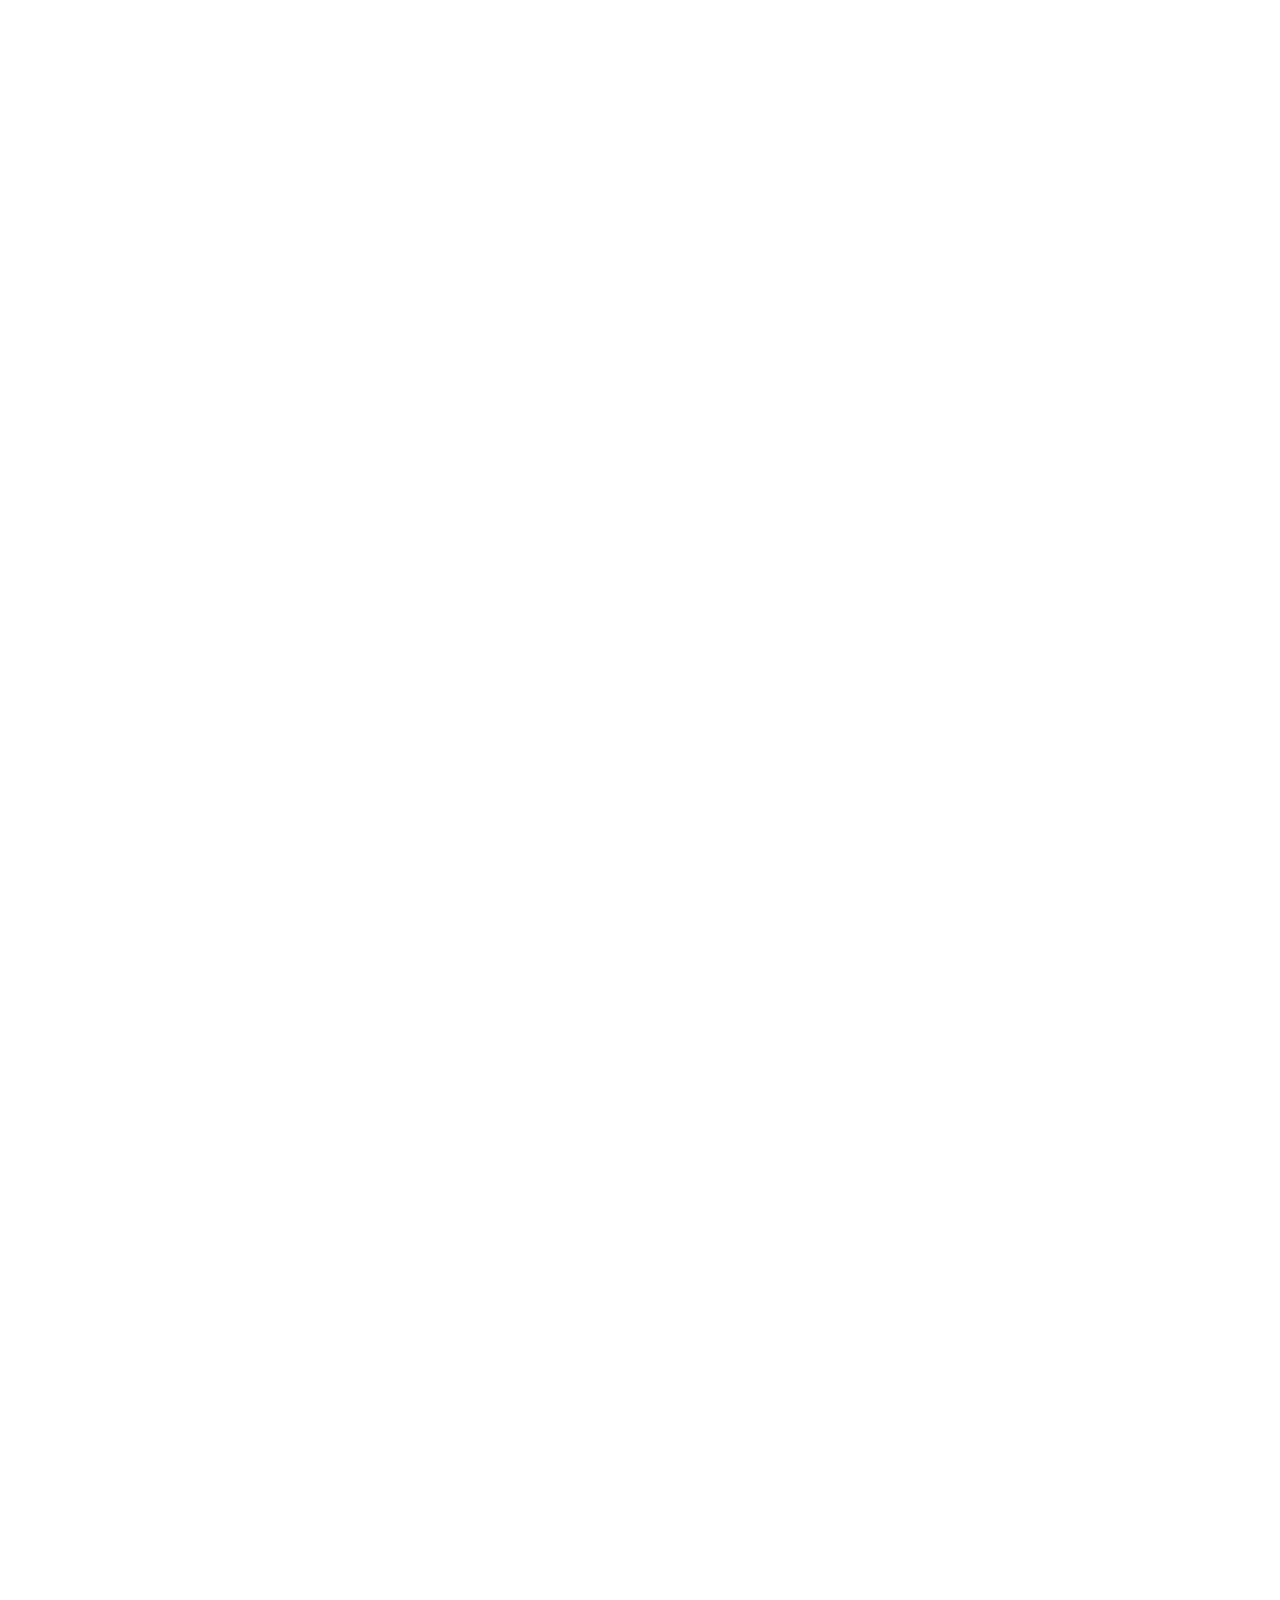
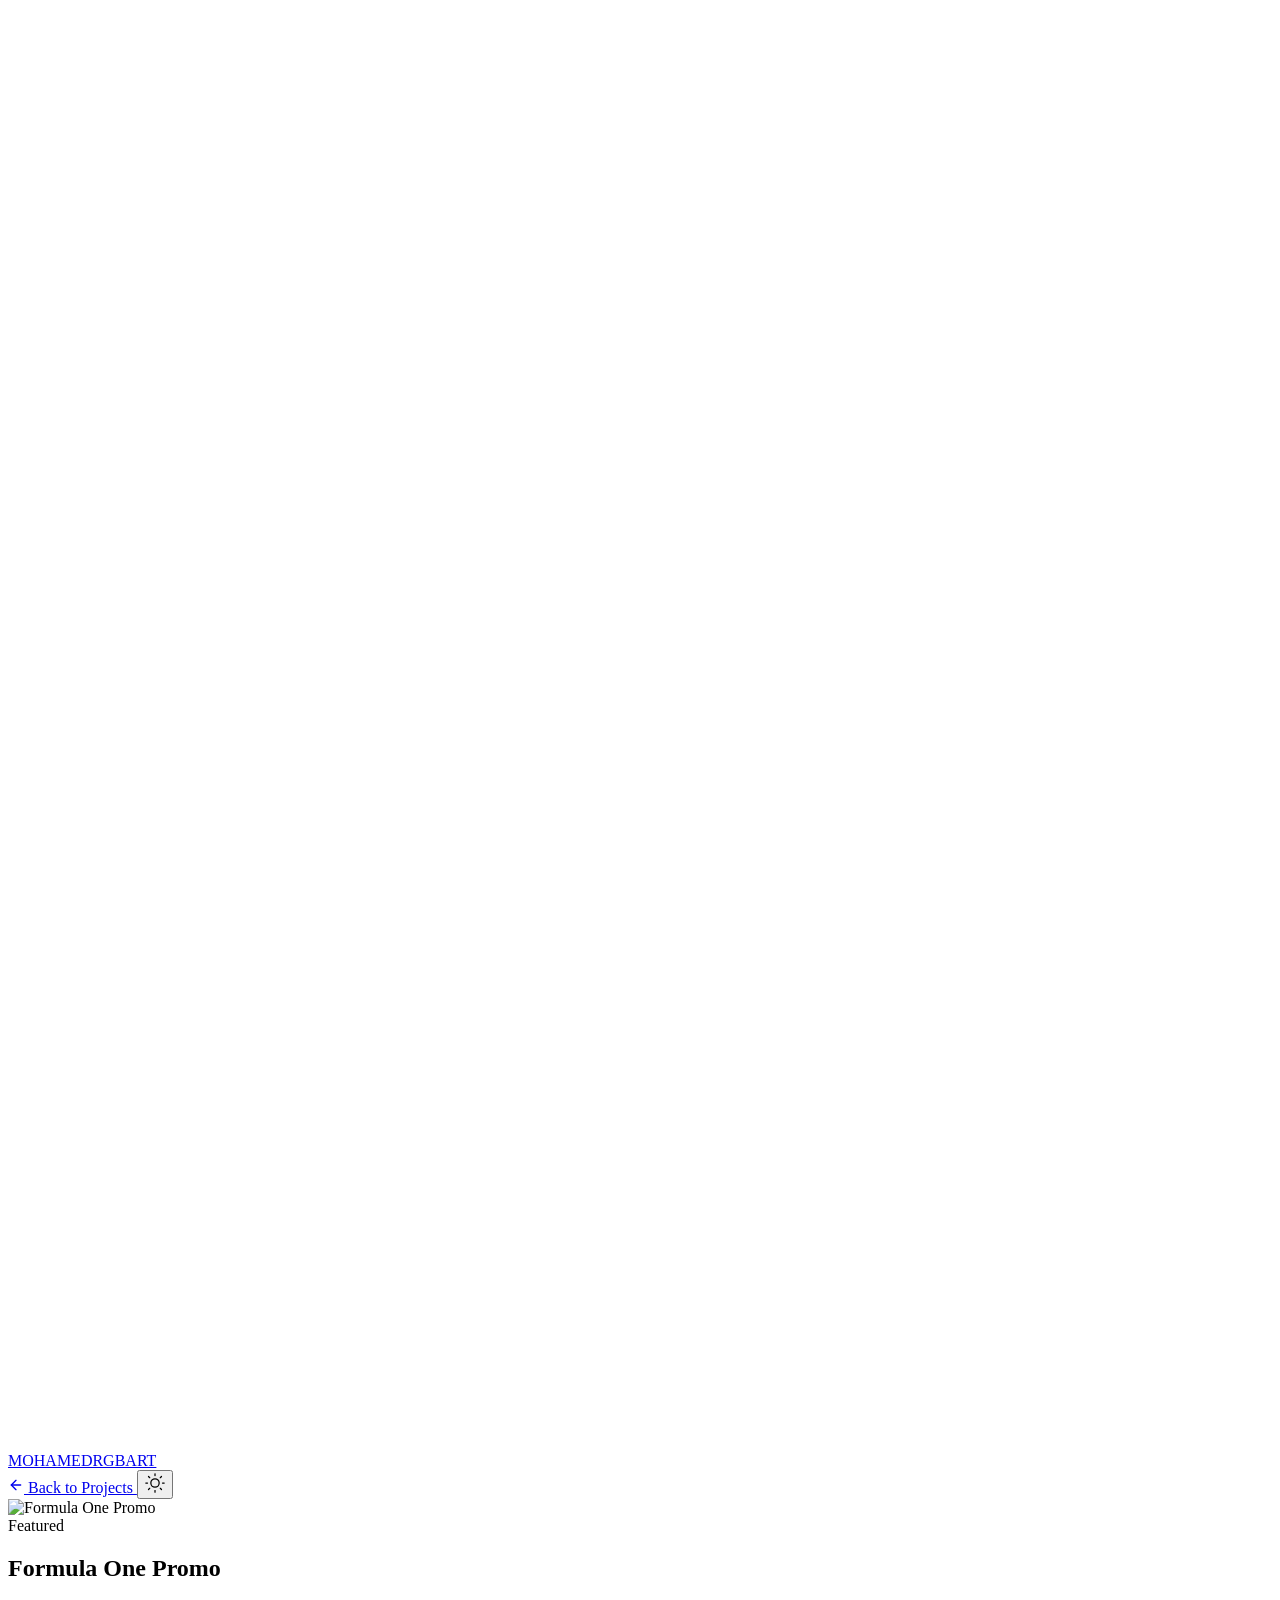
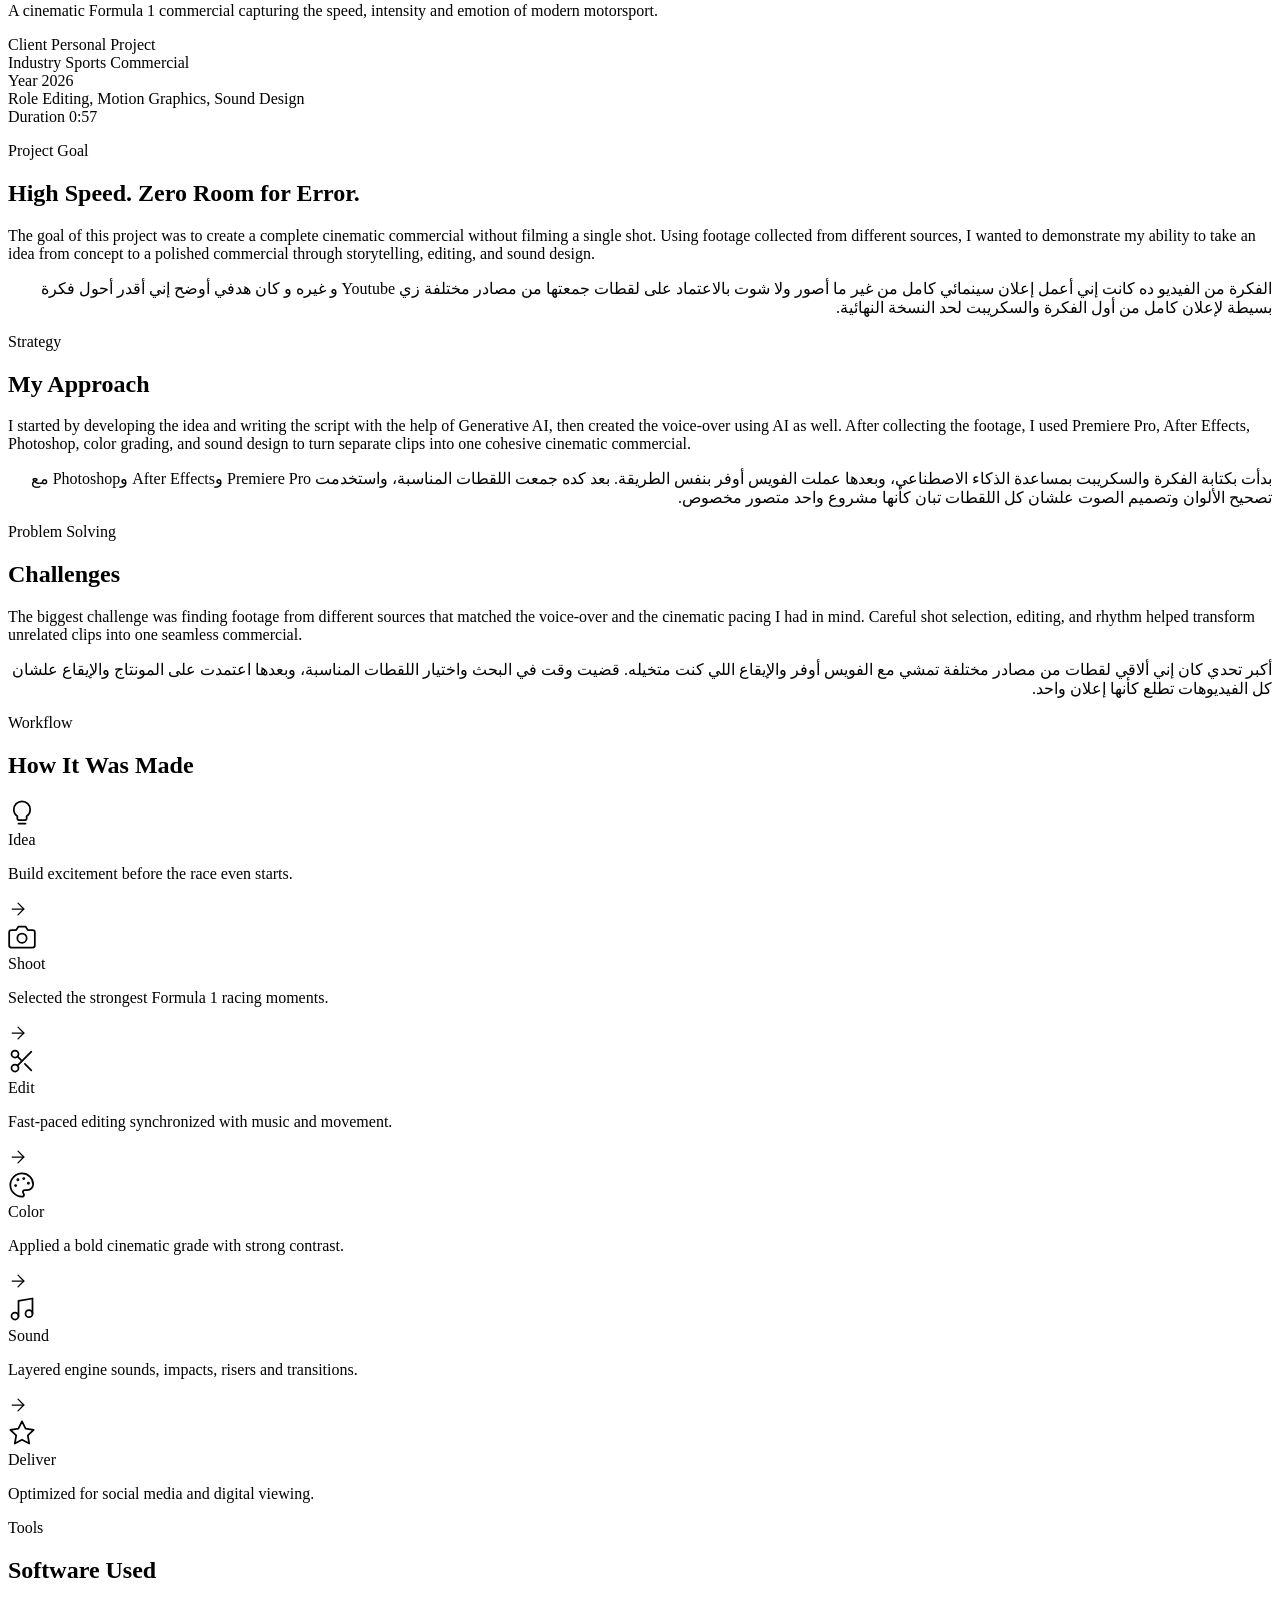
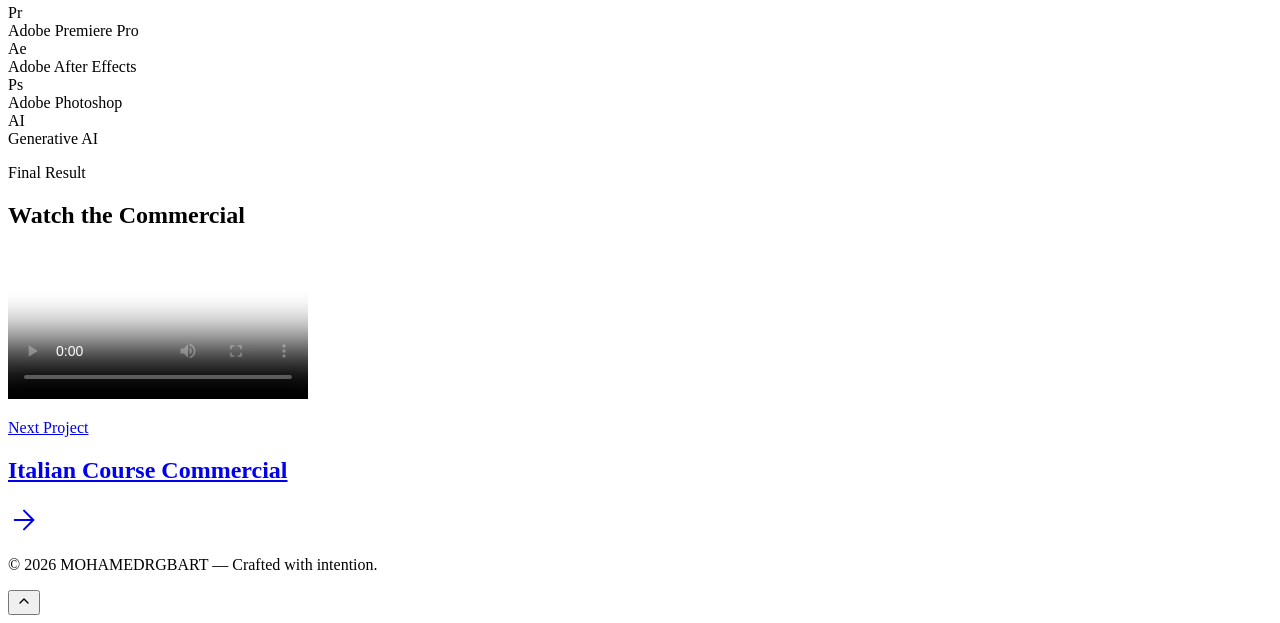
==== case-study-1.html @ 4795cac7 "Add files via upload" ====
<!DOCTYPE html>
<html lang="en" data-theme="dark">
<head>
  <meta charset="UTF-8">
  <meta name="viewport" content="width=device-width, initial-scale=1.0">
  <meta name="description" content="Formula One Promo — A cinematic Formula 1 commercial capturing the speed, intensity and emotion of modern motorsport. Case study by MOHAMEDRGBART.">
  <meta name="author" content="Mohamed RGB Art">
  <meta name="theme-color" content="#060B13">
  <title>Formula One Promo — MOHAMEDRGBART Case Study</title>
  <link rel="preconnect" href="https://fonts.googleapis.com">
  <link rel="preconnect" href="https://fonts.gstatic.com" crossorigin>
  <link href="https://fonts.googleapis.com/css2?family=Inter:wght@300;400;500;600;700&display=swap" rel="stylesheet">
  <link rel="icon" type="image/svg+xml" href="favicon.svg">
  <link rel="stylesheet" href="css/variables.css">
  <link rel="stylesheet" href="css/base.css">
  <link rel="stylesheet" href="css/layout.css">
  <link rel="stylesheet" href="css/components.css">
  <link rel="stylesheet" href="css/sections.css">
  <link rel="stylesheet" href="css/animations.css">
  <link rel="stylesheet" href="css/case-study.css">
  <link rel="stylesheet" href="css/responsive.css">
</head>
<body class="case-study-page">

  <!-- Page Transition Overlay -->
  <div class="page-transition" id="pageTransition">
    <div class="transition-bar"></div>
    <div class="transition-bar"></div>
    <div class="transition-bar"></div>
    <div class="transition-bar"></div>
    <div class="transition-bar"></div>
  </div>

  <!-- Custom Cursor -->
  <div class="custom-cursor" id="customCursor">
    <div class="cursor-dot"></div>
    <div class="cursor-ring"></div>
    <span class="cursor-text" id="cursorText"></span>
  </div>

  <!-- 3D Ribbon -->
  <div class="ribbon" id="ribbon">
    <svg class="ribbon-svg" viewBox="0 0 200 2000" preserveAspectRatio="none"></svg>
  </div>

  <!-- Case Study Navigation -->
  <nav class="nav cs-nav" id="navbar">
    <div class="nav-container">
      <a class="nav-brand" href="index.html">MOHAMEDRGBART</a>
      <div class="nav-actions">
        <a class="cs-back-link" href="index.html">
          <svg xmlns="http://www.w3.org/2000/svg" width="16" height="16" viewBox="0 0 24 24" fill="none" stroke="currentColor" stroke-width="2" stroke-linecap="round" stroke-linejoin="round"><line x1="19" y1="12" x2="5" y2="12"></line><polyline points="12 19 5 12 12 5"></polyline></svg>
          Back to Projects
        </a>
        <button class="theme-toggle" id="themeToggle" aria-label="Toggle theme">
          <svg id="sunIcon" xmlns="http://www.w3.org/2000/svg" width="20" height="20" viewBox="0 0 24 24" fill="none" stroke="currentColor" stroke-width="1.5" stroke-linecap="round" stroke-linejoin="round"><circle cx="12" cy="12" r="5"></circle><line x1="12" y1="1" x2="12" y2="3"></line><line x1="12" y1="21" x2="12" y2="23"></line><line x1="4.22" y1="4.22" x2="5.64" y2="5.64"></line><line x1="18.36" y1="18.36" x2="19.78" y2="19.78"></line><line x1="1" y1="12" x2="3" y2="12"></line><line x1="21" y1="12" x2="23" y2="12"></line><line x1="4.22" y1="19.78" x2="5.64" y2="18.36"></line><line x1="18.36" y1="5.64" x2="19.78" y2="4.22"></line></svg>
          <svg id="moonIcon" xmlns="http://www.w3.org/2000/svg" width="20" height="20" viewBox="0 0 24 24" fill="none" stroke="currentColor" stroke-width="1.5" stroke-linecap="round" stroke-linejoin="round" style="display:none;"><path d="M21 12.79A9 9 0 1 1 11.21 3 7 7 0 0 0 21 12.79z"></path></svg>
        </button>
      </div>
    </div>
  </nav>

  <section class="cs-hero">
    <div class="cs-hero-media">
      <img src="assets/images/f1_thumb.jpg" alt="Formula One Promo" width="1920" height="1080" loading="eager">
      <div class="cs-hero-gradient"></div>
    </div>
    <div class="cs-hero-content container">
      <span class="cs-status-badge">Featured</span>
      <h1 class="cs-title">Formula One Promo</h1>
      <p class="cs-tagline">A cinematic Formula 1 commercial capturing the speed, intensity and emotion of modern motorsport.</p>
    </div>
  </section>

  <section class="cs-section cs-overview">
    <div class="container">
      <div class="cs-meta-grid">
        <div class="cs-meta-item reveal-up">
          <span class="cs-meta-label">Client</span>
          <span class="cs-meta-value">Personal Project</span>
        </div>
        <div class="cs-meta-item reveal-up">
          <span class="cs-meta-label">Industry</span>
          <span class="cs-meta-value">Sports Commercial</span>
        </div>
        <div class="cs-meta-item reveal-up">
          <span class="cs-meta-label">Year</span>
          <span class="cs-meta-value">2026</span>
        </div>
        <div class="cs-meta-item reveal-up">
          <span class="cs-meta-label">Role</span>
          <span class="cs-meta-value">Editing, Motion Graphics, Sound Design</span>
        </div>
        <div class="cs-meta-item reveal-up">
          <span class="cs-meta-label">Duration</span>
          <span class="cs-meta-value">0:57</span>
        </div>
      </div>
    </div>
  </section>

  <section class="cs-section cs-challenge">
    <div class="container cs-content-narrow">
      <p class="section-label reveal-up">Project Goal</p>
      <h2 class="cs-heading reveal-up">High Speed. Zero Room for Error.</h2>
      <p class="cs-text reveal-up">The goal of this project was to create a complete cinematic commercial without filming a single shot. Using footage collected from different sources, I wanted to demonstrate my ability to take an idea from concept to a polished commercial through storytelling, editing, and sound design.</p>
      <p class="cs-text reveal-up" dir="rtl" style="text-align: right;">الفكرة من الفيديو ده كانت إني أعمل إعلان سينمائي كامل من غير ما أصور ولا شوت بالاعتماد على لقطات جمعتها من مصادر مختلفة زي Youtube و غيره و كان هدفي أوضح إني أقدر أحول فكرة بسيطة لإعلان كامل من أول الفكرة والسكريبت لحد النسخة النهائية.</p>
    </div>
  </section>

  <section class="cs-section cs-approach">
    <div class="container cs-content-narrow">
      <p class="section-label reveal-up">Strategy</p>
      <h2 class="cs-heading reveal-up">My Approach</h2>
      <p class="cs-text reveal-up">I started by developing the idea and writing the script with the help of Generative AI, then created the voice-over using AI as well. After collecting the footage, I used Premiere Pro, After Effects, Photoshop, color grading, and sound design to turn separate clips into one cohesive cinematic commercial.</p>
      <p class="cs-text reveal-up" dir="rtl" style="text-align: right;">بدأت بكتابة الفكرة والسكريبت بمساعدة الذكاء الاصطناعي، وبعدها عملت الفويس أوفر بنفس الطريقة. بعد كده جمعت اللقطات المناسبة، واستخدمت Premiere Pro وAfter Effects وPhotoshop مع تصحيح الألوان وتصميم الصوت علشان كل اللقطات تبان كأنها مشروع واحد متصور مخصوص.</p>
    </div>
  </section>

  <section class="cs-section cs-problems">
    <div class="container cs-content-narrow">
      <p class="section-label reveal-up">Problem Solving</p>
      <h2 class="cs-heading reveal-up">Challenges</h2>
      <p class="cs-text reveal-up">The biggest challenge was finding footage from different sources that matched the voice-over and the cinematic pacing I had in mind. Careful shot selection, editing, and rhythm helped transform unrelated clips into one seamless commercial.</p>
      <p class="cs-text reveal-up" dir="rtl" style="text-align: right;">أكبر تحدي كان إني ألاقي لقطات من مصادر مختلفة تمشي مع الفويس أوفر والإيقاع اللي كنت متخيله. قضيت وقت في البحث واختيار اللقطات المناسبة، وبعدها اعتمدت على المونتاج والإيقاع علشان كل الفيديوهات تطلع كأنها إعلان واحد.</p>
    </div>
  </section>

  <section class="cs-section cs-process">
    <div class="container">
      <div class="cs-content-narrow">
        <p class="section-label reveal-up">Workflow</p>
        <h2 class="cs-heading reveal-up">How It Was Made</h2>
      </div>
      <div class="cs-process-flow reveal-up">
        <!-- Step 1: Idea -->
        <div class="cs-process-step">
          <div class="cs-process-card">
            <svg class="cs-process-icon" xmlns="http://www.w3.org/2000/svg" width="28" height="28" viewBox="0 0 24 24" fill="none" stroke="currentColor" stroke-width="1.5" stroke-linecap="round" stroke-linejoin="round"><path d="M12 2a7 7 0 0 0-7 7c0 2.38 1.19 4.47 3 5.74V17a1 1 0 0 0 1 1h6a1 1 0 0 0 1-1v-2.26c1.81-1.27 3-3.36 3-5.74a7 7 0 0 0-7-7z"></path><path d="M9 21h6"></path></svg>
          </div>
          <span class="cs-process-label">Idea</span>
          <p class="cs-process-subtext">Build excitement before the race even starts.</p>
        </div>

        <div class="cs-process-arrow">
          <svg xmlns="http://www.w3.org/2000/svg" width="20" height="20" viewBox="0 0 24 24" fill="none" stroke="currentColor" stroke-width="1.5" stroke-linecap="round" stroke-linejoin="round"><line x1="5" y1="12" x2="19" y2="12"></line><polyline points="12 5 19 12 12 19"></polyline></svg>
        </div>

        <!-- Step 2: Shoot -->
        <div class="cs-process-step">
          <div class="cs-process-card">
            <svg class="cs-process-icon" xmlns="http://www.w3.org/2000/svg" width="28" height="28" viewBox="0 0 24 24" fill="none" stroke="currentColor" stroke-width="1.5" stroke-linecap="round" stroke-linejoin="round"><path d="M23 19a2 2 0 0 1-2 2H3a2 2 0 0 1-2-2V8a2 2 0 0 1 2-2h4l2-3h6l2 3h4a2 2 0 0 1 2 2z"></path><circle cx="12" cy="13" r="4"></circle></svg>
          </div>
          <span class="cs-process-label">Shoot</span>
          <p class="cs-process-subtext">Selected the strongest Formula 1 racing moments.</p>
        </div>

        <div class="cs-process-arrow">
          <svg xmlns="http://www.w3.org/2000/svg" width="20" height="20" viewBox="0 0 24 24" fill="none" stroke="currentColor" stroke-width="1.5" stroke-linecap="round" stroke-linejoin="round"><line x1="5" y1="12" x2="19" y2="12"></line><polyline points="12 5 19 12 12 19"></polyline></svg>
        </div>

        <!-- Step 3: Edit -->
        <div class="cs-process-step">
          <div class="cs-process-card">
            <svg class="cs-process-icon" xmlns="http://www.w3.org/2000/svg" width="28" height="28" viewBox="0 0 24 24" fill="none" stroke="currentColor" stroke-width="1.5" stroke-linecap="round" stroke-linejoin="round"><circle cx="6" cy="6" r="3"></circle><circle cx="6" cy="18" r="3"></circle><line x1="20" y1="4" x2="8.12" y2="15.88"></line><line x1="14.47" y1="14.47" x2="20" y2="20"></line><line x1="8.12" y1="8.12" x2="12" y2="12"></line></svg>
          </div>
          <span class="cs-process-label">Edit</span>
          <p class="cs-process-subtext">Fast-paced editing synchronized with music and movement.</p>
        </div>

        <div class="cs-process-arrow">
          <svg xmlns="http://www.w3.org/2000/svg" width="20" height="20" viewBox="0 0 24 24" fill="none" stroke="currentColor" stroke-width="1.5" stroke-linecap="round" stroke-linejoin="round"><line x1="5" y1="12" x2="19" y2="12"></line><polyline points="12 5 19 12 12 19"></polyline></svg>
        </div>

        <!-- Step 4: Color -->
        <div class="cs-process-step">
          <div class="cs-process-card">
            <svg class="cs-process-icon" xmlns="http://www.w3.org/2000/svg" width="28" height="28" viewBox="0 0 24 24" fill="none" stroke="currentColor" stroke-width="1.5" stroke-linecap="round" stroke-linejoin="round"><circle cx="13.5" cy="6.5" r=".5" fill="currentColor"></circle><circle cx="17.5" cy="10.5" r=".5" fill="currentColor"></circle><circle cx="8.5" cy="7.5" r=".5" fill="currentColor"></circle><circle cx="6.5" cy="12.5" r=".5" fill="currentColor"></circle><path d="M12 2C6.5 2 2 6.5 2 12s4.5 10 10 10c.92 0 1.7-.72 1.7-1.65 0-.43-.17-.83-.46-1.13-.28-.3-.46-.7-.46-1.14 0-.92.73-1.68 1.66-1.68h2.06c2.8 0 5.04-2.24 5.04-5.04 0-5.22-4.24-9.36-9.54-9.36z"></path></svg>
          </div>
          <span class="cs-process-label">Color</span>
          <p class="cs-process-subtext">Applied a bold cinematic grade with strong contrast.</p>
        </div>

        <div class="cs-process-arrow">
          <svg xmlns="http://www.w3.org/2000/svg" width="20" height="20" viewBox="0 0 24 24" fill="none" stroke="currentColor" stroke-width="1.5" stroke-linecap="round" stroke-linejoin="round"><line x1="5" y1="12" x2="19" y2="12"></line><polyline points="12 5 19 12 12 19"></polyline></svg>
        </div>

        <!-- Step 5: Sound -->
        <div class="cs-process-step">
          <div class="cs-process-card">
            <svg class="cs-process-icon" xmlns="http://www.w3.org/2000/svg" width="28" height="28" viewBox="0 0 24 24" fill="none" stroke="currentColor" stroke-width="1.5" stroke-linecap="round" stroke-linejoin="round"><path d="M9 18V5l12-2v13"></path><circle cx="6" cy="18" r="3"></circle><circle cx="18" cy="16" r="3"></circle></svg>
          </div>
          <span class="cs-process-label">Sound</span>
          <p class="cs-process-subtext">Layered engine sounds, impacts, risers and transitions.</p>
        </div>

        <div class="cs-process-arrow">
          <svg xmlns="http://www.w3.org/2000/svg" width="20" height="20" viewBox="0 0 24 24" fill="none" stroke="currentColor" stroke-width="1.5" stroke-linecap="round" stroke-linejoin="round"><line x1="5" y1="12" x2="19" y2="12"></line><polyline points="12 5 19 12 12 19"></polyline></svg>
        </div>

        <!-- Step 6: Deliver -->
        <div class="cs-process-step">
          <div class="cs-process-card">
            <svg class="cs-process-icon" xmlns="http://www.w3.org/2000/svg" width="28" height="28" viewBox="0 0 24 24" fill="none" stroke="currentColor" stroke-width="1.5" stroke-linecap="round" stroke-linejoin="round"><polygon points="12 2 15.09 8.26 22 9.27 17 14.14 18.18 21.02 12 17.77 5.82 21.02 7 14.14 2 9.27 8.91 8.26 12 2"></polygon></svg>
          </div>
          <span class="cs-process-label">Deliver</span>
          <p class="cs-process-subtext">Optimized for social media and digital viewing.</p>
        </div>
      </div>
    </div>
  </section>

  <section class="cs-section cs-software">
    <div class="container">
      <div class="cs-content-narrow">
        <p class="section-label reveal-up">Tools</p>
        <h2 class="cs-heading reveal-up">Software Used</h2>
      </div>
      <div class="cs-software-grid">
        <div class="cs-software-item reveal-up">
          <div class="cs-software-icon">
            <span>Pr</span>
          </div>
          <span class="cs-software-name">Adobe Premiere Pro</span>
        </div>
        <div class="cs-software-item reveal-up">
          <div class="cs-software-icon">
            <span>Ae</span>
          </div>
          <span class="cs-software-name">Adobe After Effects</span>
        </div>
        <div class="cs-software-item reveal-up">
          <div class="cs-software-icon">
            <span>Ps</span>
          </div>
          <span class="cs-software-name">Adobe Photoshop</span>
        </div>
        <div class="cs-software-item reveal-up">
          <div class="cs-software-icon">
            <span>AI</span>
          </div>
          <span class="cs-software-name">Generative AI</span>
        </div>
      </div>
    </div>
  </section>

  <section class="cs-section cs-final">
    <div class="container">
      <div class="cs-content-narrow">
        <p class="section-label reveal-up">Final Result</p>
        <h2 class="cs-heading reveal-up">Watch the Commercial</h2>
      </div>
      <div class="cs-video-player reveal-up">
        <div class="cs-video-frame">
          <video controls poster="assets/images/f1-cover.png">
            <source src="Selected works/F1.mp4" type="video/mp4">
            Your browser does not support the video tag.
          </video>
        </div>
      </div>
    </div>
  </section>

  <section class="cs-section cs-next-project">
    <div class="container">
      <a href="case-study-2.html" class="cs-next-link" data-transition>
        <p class="section-label">Next Project</p>
        <h2 class="cs-next-title">Italian Course Commercial</h2>
        <div class="cs-next-arrow">
          <svg xmlns="http://www.w3.org/2000/svg" width="32" height="32" viewBox="0 0 24 24" fill="none" stroke="currentColor" stroke-width="1.5" stroke-linecap="round" stroke-linejoin="round"><line x1="5" y1="12" x2="19" y2="12"></line><polyline points="12 5 19 12 12 19"></polyline></svg>
        </div>
      </a>
    </div>
  </section>

  <footer class="footer">
    <div class="container">
      <p>&copy; 2026 MOHAMEDRGBART &mdash; Crafted with intention.</p>
      <button class="back-to-top" id="backToTop" aria-label="Back to top">
        <svg xmlns="http://www.w3.org/2000/svg" width="16" height="16" viewBox="0 0 24 24" fill="none" stroke="currentColor" stroke-width="2" stroke-linecap="round" stroke-linejoin="round"><polyline points="18 15 12 9 6 15"></polyline></svg>
      </button>
    </div>
  </footer>

  <script src="js/theme.js" defer></script>
  <script src="js/navigation.js" defer></script>
  <script src="js/animations.js" defer></script>
  <script src="js/lazy-load.js" defer></script>
  <script src="js/particles.js" defer></script>
  <script src="js/cursor.js" defer></script>
  <script src="js/ribbon.js" defer></script>
  <script src="js/transitions.js" defer></script>
  <script src="js/projects.js" defer></script>
  <script src="js/case-study.js" defer></script>
</body>
</html>
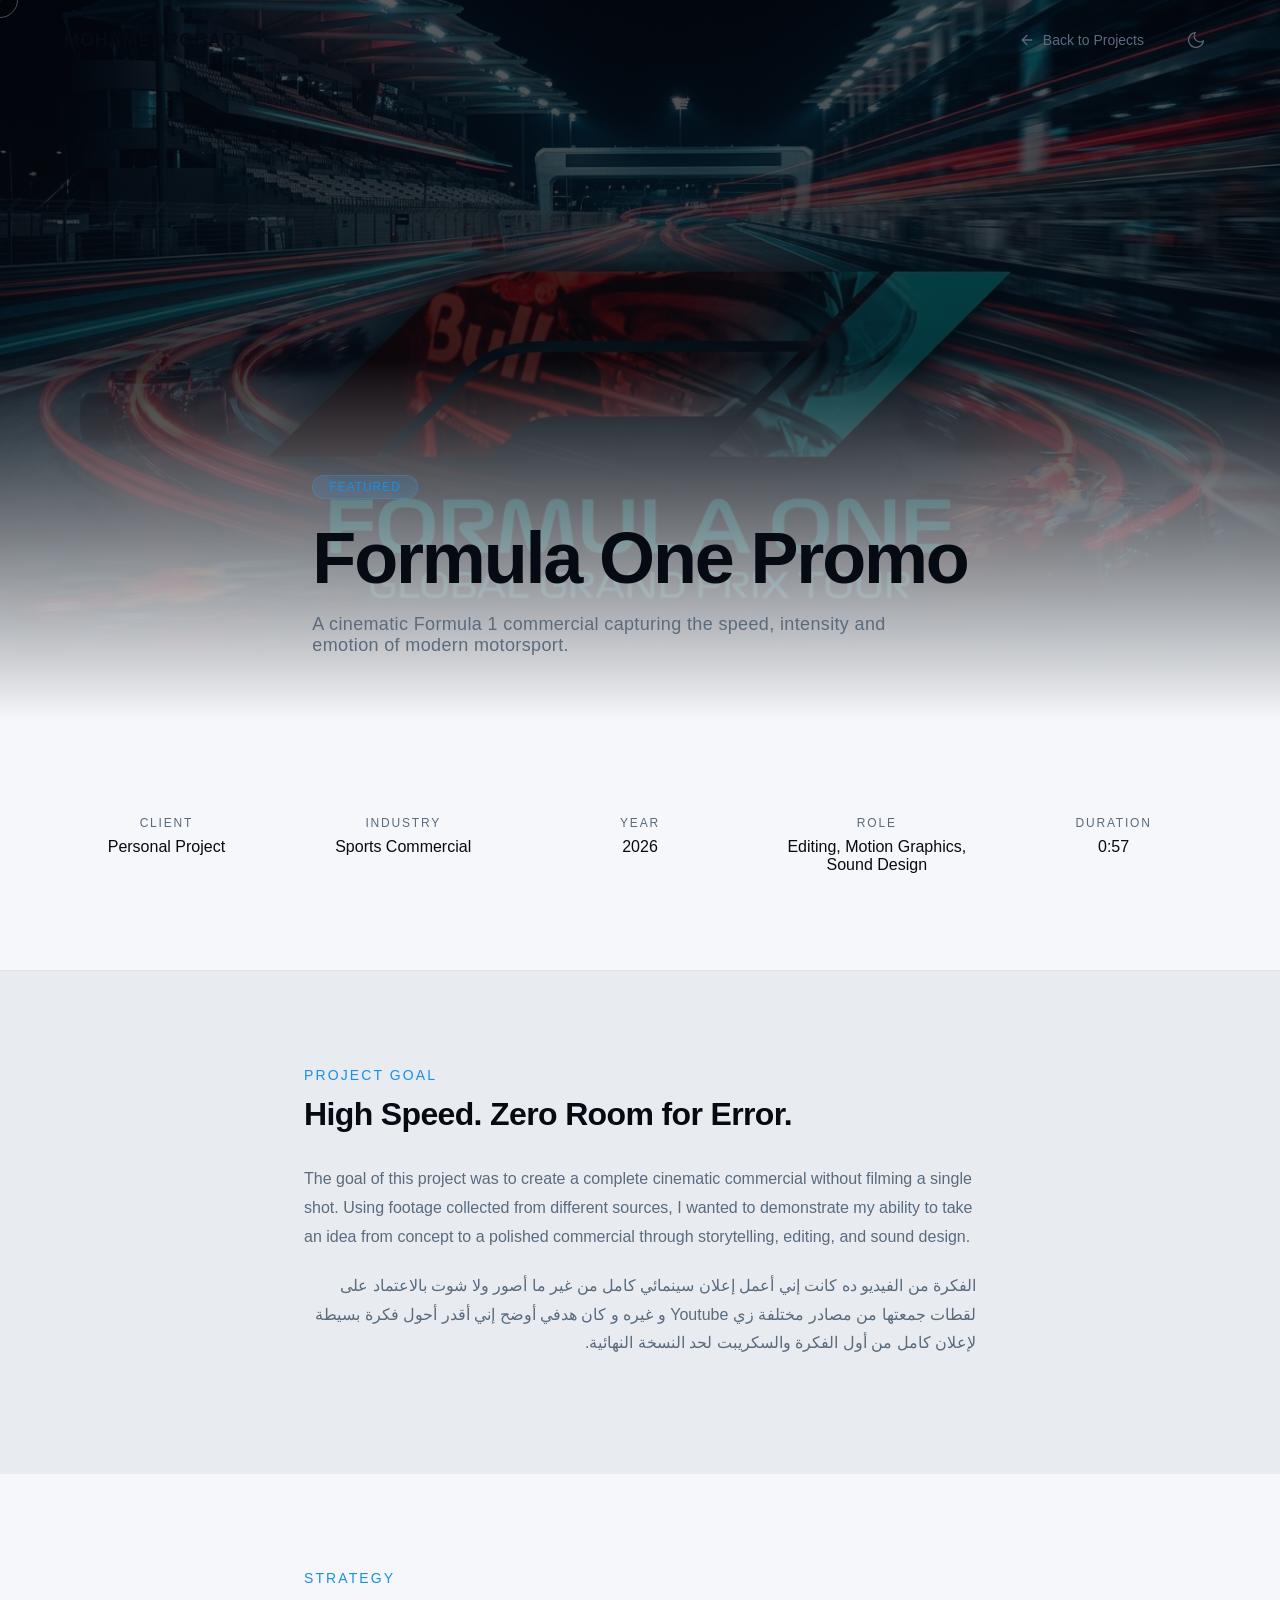
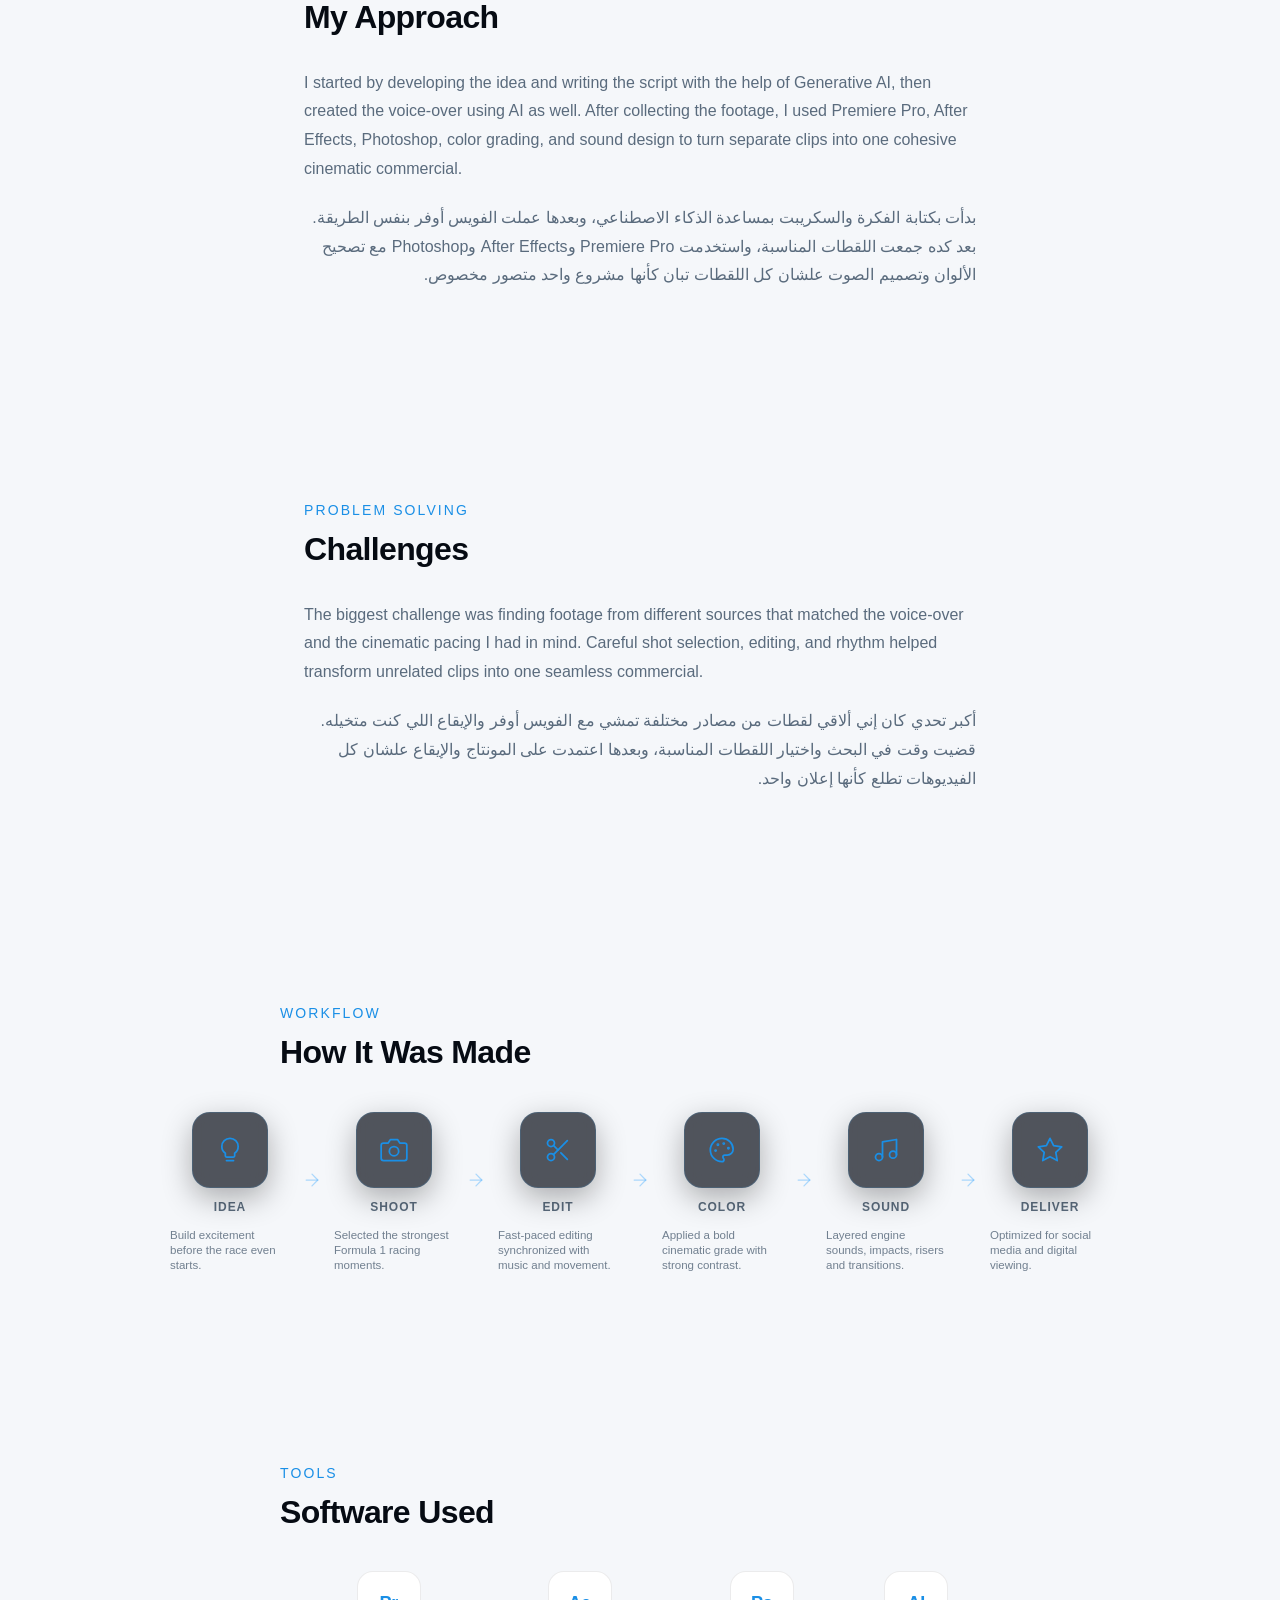
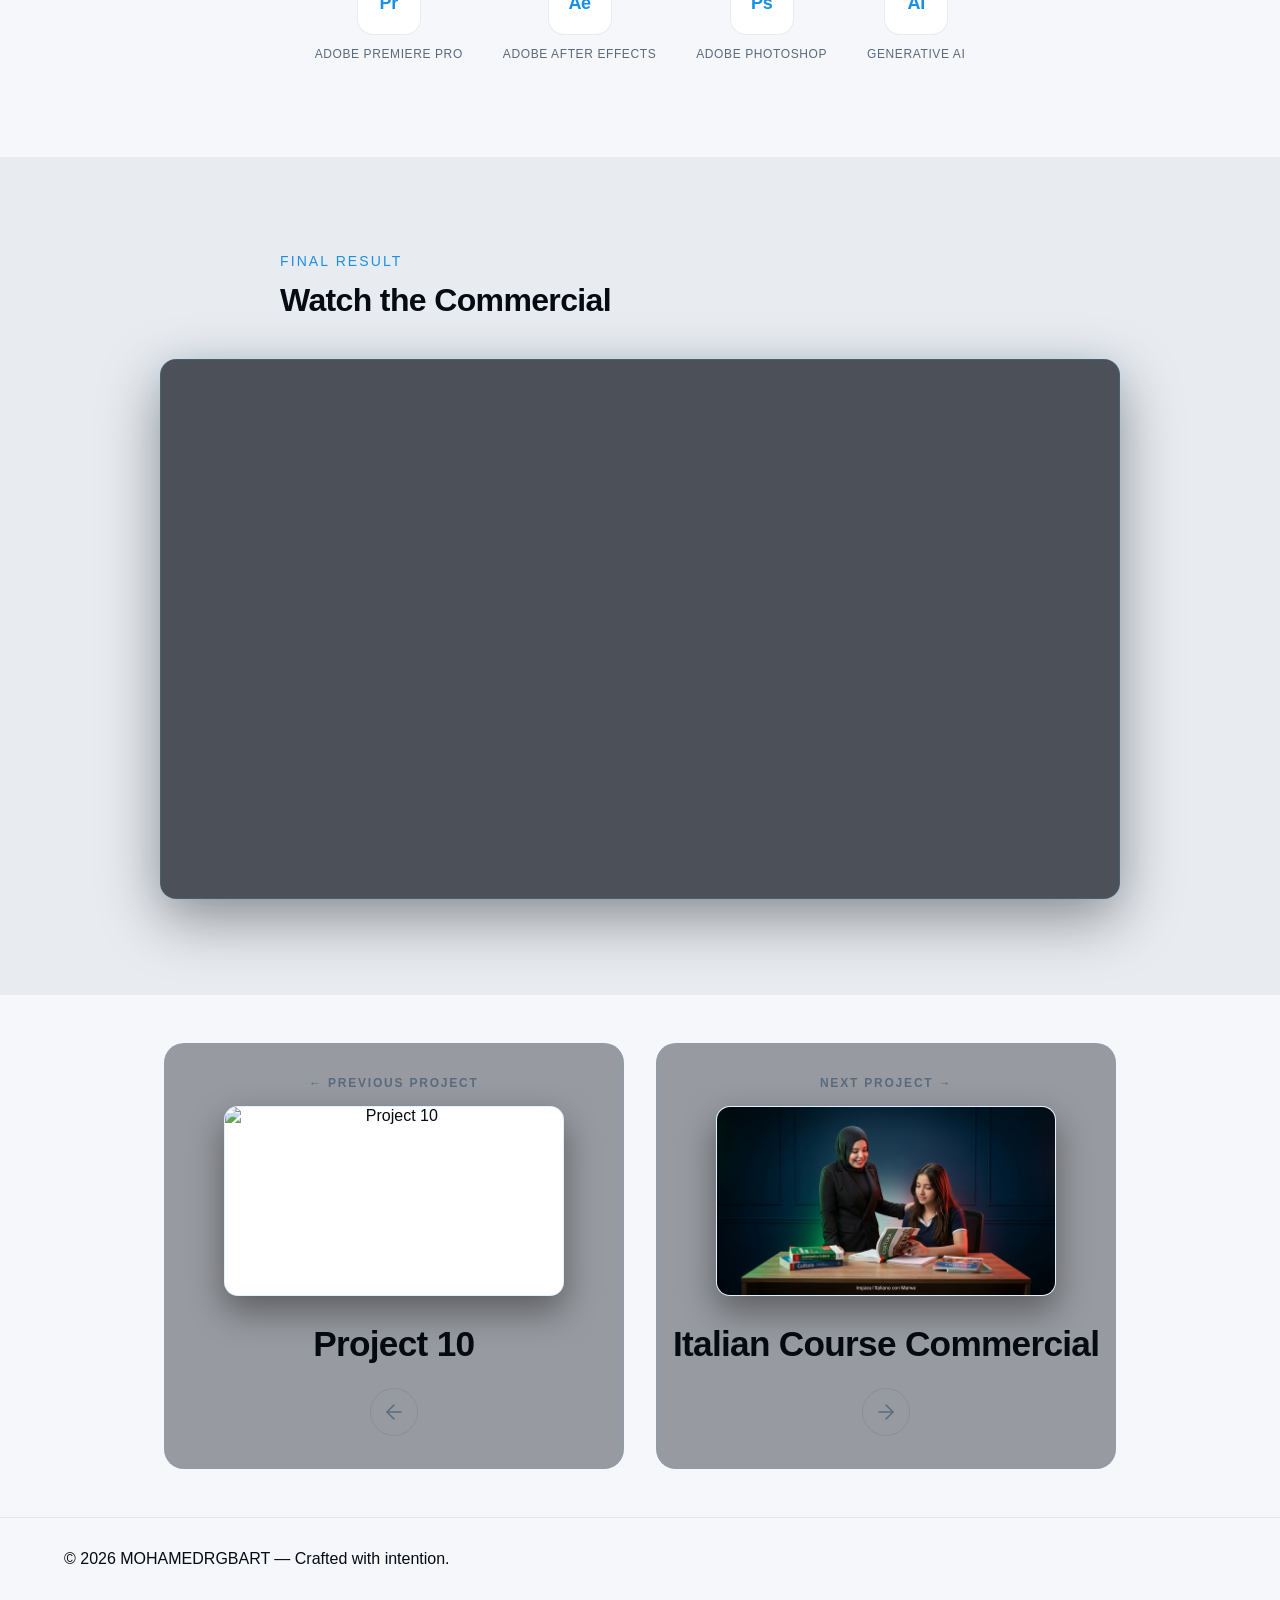
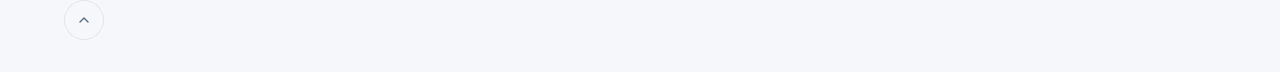
==== commit f103010e: "Update project videos to Google Drive" ====
--- a/case-study-1.html
+++ b/case-study-1.html
@@ -252,11 +252,8 @@
         <h2 class="cs-heading reveal-up">Watch the Commercial</h2>
       </div>
       <div class="cs-video-player reveal-up">
-        <div class="cs-video-frame">
-          <video controls poster="assets/images/f1-cover.png">
-            <source src="Selected works/F1.mp4" type="video/mp4">
-            Your browser does not support the video tag.
-          </video>
+        <div class="cs-video-frame" style="max-width: 960px; width: 100%; aspect-ratio: 16/9; height: 540px;">
+          <iframe src="https://drive.google.com/file/d/1uEyyOfjHxuvt0UJi8hzkOjN69qtP3PCL/preview" width="100%" height="100%" allow="autoplay; encrypted-media" allowfullscreen title="Formula One Promo"></iframe>
         </div>
       </div>
     </div>
--- a/css/variables.css
+++ b/css/variables.css
@@ -0,0 +1,62 @@
+:root {
+  /* Dark mode (default) */
+  --bg-primary: #060B13;
+  --bg-secondary: #0B1624;
+  --surface: #101C2C;
+  --text-primary: #F5F7FA;
+  --text-secondary: #8FA4B8;
+  --accent: #39A8FF;
+  --hover-accent: #7DD3FF;
+  --border: rgba(143, 164, 184, 0.1);
+  --shadow: rgba(0, 0, 0, 0.3);
+
+  /* Typography */
+  --text-xs: 0.75rem;
+  --text-sm: 0.875rem;
+  --text-base: 1rem;
+  --text-lg: 1.125rem;
+  --text-xl: 1.25rem;
+  --text-2xl: 1.5rem;
+  --text-3xl: 2rem;
+  --text-4xl: 2.5rem;
+  --text-5xl: 3.5rem;
+  --text-6xl: 4.5rem;
+  --text-hero: clamp(2.5rem, 6vw, 5.5rem);
+
+  /* Spacing */
+  --space-1: 0.25rem;
+  --space-2: 0.5rem;
+  --space-3: 0.75rem;
+  --space-4: 1rem;
+  --space-5: 1.25rem;
+  --space-6: 1.5rem;
+  --space-7: 1.75rem;
+  --space-8: 2rem;
+  --space-9: 2.25rem;
+  --space-10: 2.5rem;
+  --space-11: 2.75rem;
+  --space-12: 3rem;
+  --space-13: 3.25rem;
+  --space-14: 3.5rem;
+  --space-15: 3.75rem;
+  --space-16: 4rem;
+  --space-17: 4.25rem;
+  --space-18: 4.5rem;
+  --space-19: 4.75rem;
+  --space-20: 5rem;
+  --space-24: 6rem;
+  --space-32: 8rem;
+  --space-40: 10rem;
+}
+
+[data-theme="light"] {
+  --bg-primary: #F5F7FA;
+  --bg-secondary: #E8ECF1;
+  --surface: #FFFFFF;
+  --text-primary: #060B13;
+  --text-secondary: #5A6B7D;
+  --accent: #1A8FE6;
+  --hover-accent: #39A8FF;
+  --border: rgba(6, 11, 19, 0.08);
+  --shadow: rgba(0, 0, 0, 0.08);
+}
--- a/css/base.css
+++ b/css/base.css
@@ -0,0 +1,61 @@
+*, *::before, *::after {
+  box-sizing: border-box;
+}
+
+* {
+  margin: 0;
+}
+
+html {
+  scroll-behavior: smooth;
+}
+
+body {
+  background-color: var(--bg-primary);
+  color: var(--text-primary);
+  font-family: 'Inter', sans-serif;
+  -webkit-font-smoothing: antialiased;
+  -moz-osx-font-smoothing: grayscale;
+  transition: background-color 0.5s ease, color 0.5s ease;
+}
+
+img, picture, video, canvas, svg {
+  display: block;
+  max-width: 100%;
+}
+
+input, button, textarea, select {
+  font: inherit;
+}
+
+p, h1, h2, h3, h4, h5, h6 {
+  overflow-wrap: break-word;
+}
+
+h1, h2, h3, h4, h5, h6 {
+  font-family: 'Inter', sans-serif;
+  font-weight: 600;
+  letter-spacing: -0.02em;
+}
+
+::selection {
+  background-color: var(--accent);
+  color: #fff;
+}
+
+::-webkit-scrollbar {
+  width: 8px;
+}
+
+::-webkit-scrollbar-track {
+  background: var(--bg-primary);
+}
+
+::-webkit-scrollbar-thumb {
+  background: var(--surface);
+  border-radius: 4px;
+}
+
+::-webkit-scrollbar-thumb:hover {
+  background: var(--border);
+}
--- a/css/layout.css
+++ b/css/layout.css
@@ -0,0 +1,42 @@
+.container {
+  max-width: 1200px;
+  margin: 0 auto;
+  padding: 0 var(--space-6);
+}
+
+.section {
+  padding: var(--space-32) 0;
+  min-height: 100vh;
+  display: flex;
+  align-items: center;
+  justify-content: center;
+  transition: background-color 0.5s ease, color 0.5s ease;
+}
+
+.section > .container {
+  width: 100%;
+}
+
+.section-header {
+  text-align: center;
+  margin-bottom: var(--space-16);
+  max-width: 600px;
+  margin-inline: auto;
+}
+
+.section-label {
+  text-transform: uppercase;
+  letter-spacing: 0.15em;
+  font-size: var(--text-sm);
+  color: var(--accent);
+  margin-bottom: var(--space-3);
+  font-weight: 500;
+}
+
+.section-title {
+  font-size: var(--text-4xl);
+  font-weight: 700;
+  letter-spacing: -0.02em;
+  color: var(--text-primary);
+  line-height: 1.15;
+}
--- a/css/components.css
+++ b/css/components.css
@@ -0,0 +1,496 @@
+/* Navigation */
+.nav {
+  position: fixed;
+  top: 0;
+  left: 0;
+  width: 100%;
+  z-index: 1000;
+  padding: var(--space-5) 0;
+  background: transparent;
+  transition: background-color 0.3s ease, border-color 0.3s ease, color 0.5s ease;
+}
+
+.nav.scrolled {
+  background-color: rgba(6, 11, 19, 0.92);
+  backdrop-filter: blur(20px);
+  -webkit-backdrop-filter: blur(20px);
+  border-bottom: 1px solid var(--border);
+}
+
+[data-theme="light"] .nav.scrolled {
+  background-color: rgba(245, 247, 250, 0.92);
+}
+
+.nav-container {
+  display: flex;
+  align-items: center;
+  justify-content: space-between;
+  max-width: 1200px;
+  margin: 0 auto;
+  padding: 0 var(--space-6);
+}
+
+.nav-brand {
+  font-weight: 700;
+  font-size: var(--text-lg);
+  letter-spacing: 0.05em;
+  color: var(--text-primary);
+  text-decoration: none;
+  transition: color 0.5s ease;
+}
+
+.nav-actions {
+  display: flex;
+  align-items: center;
+  gap: var(--space-4);
+}
+
+.nav-links {
+  display: flex;
+  gap: var(--space-8);
+}
+
+.nav-link {
+  color: var(--text-secondary);
+  text-decoration: none;
+  font-size: var(--text-sm);
+  font-weight: 500;
+  position: relative;
+  transition: color 0.3s ease;
+}
+
+.nav-link::after {
+  content: '';
+  position: absolute;
+  width: 0;
+  height: 1px;
+  background-color: var(--accent);
+  bottom: -4px;
+  left: 0;
+  transition: width 0.3s ease;
+}
+
+.nav-link:hover, .nav-link:active, .nav-link.active {
+  color: var(--text-primary);
+}
+
+.nav-link:hover::after, .nav-link.active::after {
+  width: 100%;
+}
+
+.nav-actions {
+  display: flex;
+  align-items: center;
+  gap: var(--space-4);
+}
+
+.theme-toggle {
+  background: none;
+  border: none;
+  color: var(--text-secondary);
+  cursor: pointer;
+  padding: var(--space-2);
+  border-radius: 50%;
+  transition: all 0.3s ease;
+  width: 40px;
+  height: 40px;
+  display: flex;
+  align-items: center;
+  justify-content: center;
+}
+
+.theme-toggle:hover {
+  color: var(--text-primary);
+  background-color: var(--surface);
+}
+
+.theme-toggle svg {
+  width: 20px;
+  height: 20px;
+}
+
+.nav-hamburger {
+  display: none;
+  background: none;
+  border: none;
+  cursor: pointer;
+  padding: var(--space-2);
+  flex-direction: column;
+  gap: 5px;
+}
+
+.nav-hamburger span {
+  display: block;
+  width: 24px;
+  height: 2px;
+  background-color: var(--text-primary);
+  transition: all 0.3s ease;
+  border-radius: 2px;
+}
+
+.nav-hamburger.active span:nth-child(1) {
+  transform: rotate(45deg) translateY(7px);
+}
+
+.nav-hamburger.active span:nth-child(2) {
+  opacity: 0;
+}
+
+.nav-hamburger.active span:nth-child(3) {
+  transform: rotate(-45deg) translateY(-7px);
+}
+
+/* Mobile Menu */
+.mobile-menu {
+  position: fixed;
+  inset: 0;
+  background-color: var(--bg-primary);
+  z-index: 999;
+  display: flex;
+  flex-direction: column;
+  align-items: center;
+  justify-content: center;
+  gap: var(--space-8);
+  opacity: 0;
+  visibility: hidden;
+  transition: all 0.4s ease;
+}
+
+.mobile-menu.active {
+  opacity: 1;
+  visibility: visible;
+}
+
+.mobile-menu .nav-link {
+  font-size: var(--text-2xl);
+  color: var(--text-primary);
+}
+
+/* Buttons */
+.btn {
+  display: inline-flex;
+  align-items: center;
+  justify-content: center;
+  padding: var(--space-4) var(--space-8);
+  border-radius: 100px;
+  font-weight: 500;
+  font-size: var(--text-sm);
+  text-decoration: none;
+  transition: all 0.4s ease;
+  cursor: pointer;
+  border: none;
+  letter-spacing: 0.02em;
+}
+
+.btn-primary {
+  background-color: var(--accent);
+  color: #fff;
+}
+
+.btn-primary:hover {
+  background-color: var(--hover-accent);
+  transform: translateY(-2px);
+  box-shadow: 0 8px 30px rgba(57, 168, 255, 0.3);
+}
+
+/* Cards */
+.project-card {
+  border-radius: 16px;
+  overflow: hidden;
+  background-color: var(--surface);
+  transition: all 0.4s ease;
+}
+
+.project-card:hover {
+  transform: translateY(-8px);
+  box-shadow: 0 20px 60px var(--shadow);
+}
+
+.project-card-media {
+  position: relative;
+  overflow: hidden;
+  aspect-ratio: 16/9;
+}
+
+.project-card-media img {
+  width: 100%;
+  height: 100%;
+  object-fit: cover;
+  transition: transform 0.6s ease;
+}
+
+.project-card:hover .project-card-media img {
+  transform: scale(1.05);
+}
+
+.project-card-overlay {
+  position: absolute;
+  inset: 0;
+  background-color: rgba(6, 11, 19, 0.6);
+  display: flex;
+  align-items: center;
+  justify-content: center;
+  opacity: 0;
+  transition: opacity 0.4s ease;
+}
+
+.project-card:hover .project-card-overlay {
+  opacity: 1;
+}
+
+.project-card-view {
+  color: #fff;
+  font-size: var(--text-sm);
+  font-weight: 500;
+  letter-spacing: 0.05em;
+  text-transform: uppercase;
+  border: 1px solid rgba(255, 255, 255, 0.4);
+  padding: var(--space-2) var(--space-5);
+  border-radius: 100px;
+}
+
+.project-card-info {
+  padding: var(--space-5) var(--space-6);
+}
+
+.project-card-category {
+  font-size: var(--text-xs);
+  text-transform: uppercase;
+  letter-spacing: 0.1em;
+  color: var(--accent);
+  font-weight: 500;
+}
+
+.project-card-title {
+  font-size: var(--text-xl);
+  font-weight: 600;
+  margin-top: var(--space-2);
+  color: var(--text-primary);
+}
+
+.project-card-desc {
+  font-size: var(--text-sm);
+  color: var(--text-secondary);
+  margin-top: var(--space-2);
+  line-height: 1.6;
+}
+
+/* ============================================
+   SERVICES CARDS & INTERACTION SYSTEM
+   ============================================ */
+.service-card {
+  padding: var(--space-8);
+  border-radius: 16px;
+  background-color: var(--surface);
+  border: 1px solid var(--border);
+  transition: transform 0.35s cubic-bezier(0.25, 0.46, 0.45, 0.94),
+              border-color 0.35s ease,
+              box-shadow 0.35s ease,
+              opacity 0.35s ease;
+  will-change: transform, opacity;
+}
+
+/* Card Hover Interaction */
+.service-card:hover {
+  transform: translateY(-3px);
+  border-color: var(--accent);
+  box-shadow: 0 8px 30px rgba(57, 168, 255, 0.15), 0 0 20px rgba(57, 168, 255, 0.1);
+  z-index: 2;
+}
+
+/* Focus Effect: non-hovered sibling cards get subtle opacity reduction */
+@media (hover: hover) and (pointer: fine) {
+  .services-grid:hover .service-card:not(:hover) {
+    opacity: 0.72;
+  }
+}
+
+/* Service Icon Base */
+.service-icon {
+  width: 48px;
+  height: 48px;
+  margin-bottom: var(--space-5);
+  color: var(--accent);
+  transition: transform 0.35s cubic-bezier(0.25, 0.46, 0.45, 0.94);
+}
+
+.service-icon svg {
+  width: 100%;
+  height: 100%;
+  transition: transform 0.35s cubic-bezier(0.25, 0.46, 0.45, 0.94);
+}
+
+.service-card:hover .service-icon {
+  transform: translateY(-2.5px);
+}
+
+/* Icon Micro-Animations per Service */
+.service-card[data-service="commercial"]:hover .service-icon svg {
+  animation: iconFrameShift 1.2s ease-in-out infinite alternate;
+}
+
+@keyframes iconFrameShift {
+  0% { transform: translateY(0) scale(1); }
+  100% { transform: translateY(-2px) scale(1.04); }
+}
+
+.service-card[data-service="social"]:hover .service-icon svg {
+  animation: iconPulseSubtle 1.3s ease-in-out infinite alternate;
+}
+
+@keyframes iconPulseSubtle {
+  0% { transform: scale(1); }
+  100% { transform: scale(1.08); }
+}
+
+.service-card[data-service="motion"]:hover .service-icon svg {
+  animation: iconMotionShift 1.4s ease-in-out infinite alternate;
+}
+
+@keyframes iconMotionShift {
+  0% { transform: translate(0, 0); }
+  100% { transform: translate(2px, -2px) scale(1.04); }
+}
+
+.service-card[data-service="color"]:hover .service-icon svg {
+  animation: iconColorRotate 2s ease-in-out infinite alternate;
+}
+
+@keyframes iconColorRotate {
+  0% { transform: rotate(0deg); }
+  100% { transform: rotate(14deg); }
+}
+
+.service-card[data-service="creative"]:hover .service-icon svg {
+  animation: iconCreativeFocus 1.4s ease-in-out infinite alternate;
+}
+
+@keyframes iconCreativeFocus {
+  0% { transform: scale(1); }
+  100% { transform: scale(1.07); }
+}
+
+.service-card[data-service="sound"]:hover .service-icon svg {
+  animation: iconSoundPulse 1.2s ease-in-out infinite alternate;
+}
+
+@keyframes iconSoundPulse {
+  0% { transform: scale(1) translateY(0); }
+  50% { transform: scale(1.06) translateY(-1px); }
+  100% { transform: scale(1.02) translateY(0); }
+}
+
+.service-title {
+  font-size: var(--text-xl);
+  font-weight: 600;
+  margin-bottom: var(--space-3);
+  color: var(--text-primary);
+}
+
+.service-desc {
+  font-size: var(--text-sm);
+  color: var(--text-secondary);
+  line-height: 1.7;
+}
+
+/* ============================================
+   CUSTOM CURSOR
+   ============================================ */
+.custom-cursor {
+  position: fixed;
+  top: 0;
+  left: 0;
+  z-index: 9999;
+  pointer-events: none;
+  transition: opacity 0.3s ease;
+}
+
+.cursor-dot {
+  position: fixed;
+  top: 0;
+  left: 0;
+  width: 6px;
+  height: 6px;
+  background-color: var(--text-primary);
+  border-radius: 50%;
+  pointer-events: none;
+  will-change: transform;
+  z-index: 10001;
+  mix-blend-mode: difference;
+}
+
+.cursor-ring {
+  position: fixed;
+  top: 0;
+  left: 0;
+  width: 36px;
+  height: 36px;
+  border: 1px solid rgba(245, 247, 250, 0.3);
+  border-radius: 50%;
+  pointer-events: none;
+  will-change: transform;
+  z-index: 10000;
+  transition: width 0.3s ease, height 0.3s ease, border-color 0.3s ease, background-color 0.3s ease;
+}
+
+.cursor-text {
+  position: fixed;
+  top: 0;
+  left: 0;
+  font-size: 0.6rem;
+  font-weight: 600;
+  letter-spacing: 0.15em;
+  text-transform: uppercase;
+  color: var(--text-primary);
+  pointer-events: none;
+  z-index: 10002;
+  opacity: 0;
+  transition: opacity 0.2s ease;
+  white-space: nowrap;
+}
+
+/* Cursor states */
+.custom-cursor.cursor-play .cursor-ring {
+  width: 80px;
+  height: 80px;
+  background-color: rgba(57, 168, 255, 0.12);
+  border-color: rgba(57, 168, 255, 0.3);
+}
+
+.custom-cursor.cursor-play .cursor-text {
+  opacity: 1;
+}
+
+.custom-cursor.cursor-play .cursor-dot {
+  opacity: 0;
+}
+
+.custom-cursor.cursor-open .cursor-ring {
+  width: 80px;
+  height: 80px;
+  background-color: rgba(57, 168, 255, 0.08);
+  border-color: rgba(57, 168, 255, 0.25);
+}
+
+.custom-cursor.cursor-open .cursor-text {
+  opacity: 1;
+}
+
+.custom-cursor.cursor-open .cursor-dot {
+  opacity: 0;
+}
+
+.custom-cursor.cursor-arrow .cursor-ring {
+  width: 50px;
+  height: 50px;
+  border-color: rgba(57, 168, 255, 0.2);
+}
+
+.custom-cursor.cursor-arrow .cursor-dot {
+  width: 8px;
+  height: 8px;
+}
+
+.custom-cursor.cursor-hidden {
+  opacity: 0 !important;
+}
--- a/css/sections.css
+++ b/css/sections.css
@@ -0,0 +1,852 @@
+/* ============================================
+   HERO SECTION
+   ============================================ */
+.hero {
+  position: relative;
+  min-height: 100vh;
+  display: flex;
+  align-items: center;
+  justify-content: center;
+  overflow: hidden;
+  padding-top: var(--space-20);
+  background-color: var(--bg-primary);
+}
+
+/* Animated gradient background */
+.hero-bg {
+  position: absolute;
+  inset: 0;
+  z-index: 0;
+  overflow: hidden;
+}
+
+.hero-gradient {
+  position: absolute;
+  inset: -50%;
+  background: radial-gradient(ellipse at 20% 50%, rgba(57, 168, 255, 0.07) 0%, transparent 50%);
+  animation: gradientDrift1 25s ease-in-out infinite;
+}
+
+.hero-gradient-2 {
+  background: radial-gradient(ellipse at 80% 20%, rgba(57, 168, 255, 0.05) 0%, transparent 45%);
+  animation: gradientDrift2 30s ease-in-out infinite;
+}
+
+.hero-gradient-3 {
+  background: radial-gradient(ellipse at 50% 80%, rgba(57, 168, 255, 0.04) 0%, transparent 40%);
+  animation: gradientDrift3 35s ease-in-out infinite;
+}
+
+@keyframes gradientDrift1 {
+  0%, 100% { transform: translate(0, 0) scale(1); }
+  33% { transform: translate(3%, -2%) scale(1.03); }
+  66% { transform: translate(-2%, 3%) scale(0.97); }
+}
+
+@keyframes gradientDrift2 {
+  0%, 100% { transform: translate(0, 0) scale(1); }
+  33% { transform: translate(-3%, 2%) scale(0.98); }
+  66% { transform: translate(2%, -1%) scale(1.02); }
+}
+
+@keyframes gradientDrift3 {
+  0%, 100% { transform: translate(0, 0) scale(1); }
+  33% { transform: translate(1%, 3%) scale(1.01); }
+  66% { transform: translate(-3%, -2%) scale(0.99); }
+}
+
+.particles-canvas {
+  position: absolute;
+  inset: 0;
+  width: 100%;
+  height: 100%;
+  z-index: 1;
+  pointer-events: none;
+}
+
+/* Hero content — split layout */
+.hero-content {
+  position: relative;
+  z-index: 2;
+  display: grid;
+  grid-template-columns: 1fr 1fr;
+  gap: var(--space-16);
+  align-items: center;
+}
+
+.hero-left {
+  display: flex;
+  flex-direction: column;
+  gap: 0;
+}
+
+/* Brand name */
+.hero-brand {
+  font-size: clamp(2.2rem, 4.5vw, 4rem);
+  font-weight: 700;
+  letter-spacing: -0.02em;
+  line-height: 1.1;
+  color: var(--text-primary);
+  margin-bottom: var(--space-6);
+  white-space: nowrap;
+}
+
+.brand-part {
+  display: inline;
+  opacity: 0;
+}
+
+.brand-rgb {
+  color: var(--accent);
+}
+
+.rgb-letter {
+  display: inline-block;
+  opacity: 0;
+}
+
+/* Roles */
+.hero-roles {
+  display: flex;
+  align-items: center;
+  gap: var(--space-4);
+  margin-bottom: var(--space-6);
+  flex-wrap: wrap;
+  opacity: 0;
+}
+
+.hero-role {
+  font-size: var(--text-sm);
+  color: var(--text-secondary);
+  font-weight: 400;
+  letter-spacing: 0.03em;
+}
+
+.hero-role-divider {
+  width: 3px;
+  height: 3px;
+  border-radius: 50%;
+  background-color: var(--accent);
+  opacity: 0.6;
+}
+
+.hero-greeting {
+  font-size: var(--text-sm);
+  color: var(--accent);
+  letter-spacing: 0.1em;
+  font-weight: 500;
+  margin-bottom: var(--space-4);
+  opacity: 0;
+}
+
+/* Description */
+.hero-desc {
+  font-size: var(--text-base);
+  color: var(--text-secondary);
+  line-height: 1.7;
+  max-width: 480px;
+  margin-bottom: var(--space-8);
+  opacity: 0;
+}
+
+/* Actions */
+.hero-actions {
+  display: flex;
+  align-items: center;
+  gap: var(--space-8);
+  opacity: 0;
+}
+
+.btn-large {
+  padding: var(--space-5) var(--space-10);
+  font-size: var(--text-base);
+}
+
+.hero-secondary-link {
+  display: inline-flex;
+  align-items: center;
+  gap: var(--space-2);
+  color: var(--text-secondary);
+  text-decoration: none;
+  font-size: var(--text-sm);
+  font-weight: 500;
+  transition: all 0.3s ease;
+  letter-spacing: 0.02em;
+}
+
+.hero-secondary-link svg {
+  transition: transform 0.3s ease;
+}
+
+.hero-secondary-link:hover {
+  color: var(--accent);
+}
+
+.hero-secondary-link:hover svg {
+  transform: translateX(4px);
+}
+
+.hero-info {
+  display: flex;
+  align-items: center;
+  gap: var(--space-4);
+  margin-top: var(--space-8);
+  font-size: var(--text-xs);
+  color: var(--text-secondary);
+  opacity: 0;
+}
+
+.hero-info-divider {
+  width: 1px;
+  height: 10px;
+  background-color: var(--border);
+}
+
+/* ============================================
+   HERO PORTRAIT
+   ============================================ */
+.hero-right {
+  display: flex;
+  justify-content: center;
+  align-items: center;
+  opacity: 0;
+}
+
+.hero-portrait-container {
+  position: relative;
+  width: 100%;
+  max-width: 520px;
+  display: flex;
+  justify-content: center;
+  align-items: center;
+}
+
+.hero-portrait {
+  width: 100%;
+  height: auto;
+  object-fit: cover;
+  border-radius: 16px;
+  box-shadow: 
+    0 20px 60px rgba(0, 0, 0, 0.4),
+    0 0 0 1px rgba(57, 168, 255, 0.15);
+  display: block;
+}
+
+/* ============================================
+   SCROLL INDICATOR
+   ============================================ */
+.scroll-indicator {
+  position: absolute;
+  bottom: var(--space-8);
+  left: 50%;
+  transform: translateX(-50%);
+  display: flex;
+  flex-direction: column;
+  align-items: center;
+  gap: var(--space-3);
+  z-index: 2;
+  opacity: 0;
+}
+
+.scroll-indicator-text {
+  font-size: 0.65rem;
+  text-transform: uppercase;
+  letter-spacing: 0.2em;
+  color: var(--text-secondary);
+  font-weight: 400;
+}
+
+.scroll-indicator-line {
+  width: 1px;
+  height: 32px;
+  background-color: var(--accent);
+  opacity: 0.5;
+  animation: scrollPulse 2.5s ease-in-out infinite;
+}
+
+@keyframes scrollPulse {
+  0% { transform: scaleY(0); transform-origin: top; opacity: 0.5; }
+  50% { transform: scaleY(1); transform-origin: top; opacity: 0.5; }
+  50.01% { transform-origin: bottom; }
+  100% { transform: scaleY(0); transform-origin: bottom; opacity: 0; }
+}
+
+/* ============================================
+   3D RIBBON
+   ============================================ */
+.ribbon {
+  position: fixed;
+  top: 0;
+  right: 8%;
+  width: 200px;
+  height: 100vh;
+  z-index: 1;
+  pointer-events: none;
+  opacity: 0;
+}
+
+.ribbon-svg {
+  width: 100%;
+  height: 200%;
+  will-change: transform;
+}
+
+/* Alternating section backgrounds */
+.about,
+.testimonials {
+  background-color: var(--bg-secondary);
+}
+
+/* ============================================
+   PROJECTS — Section Subtitle
+   ============================================ */
+.section-subtitle {
+  font-size: var(--text-base);
+  color: var(--text-secondary);
+  margin-top: var(--space-3);
+  max-width: 480px;
+}
+
+.section-header {
+  text-align: center;
+  margin-bottom: var(--space-10);
+}
+
+.section-header .section-subtitle {
+  margin-left: auto;
+  margin-right: auto;
+}
+
+/* ============================================
+   ABOUT
+   ============================================ */
+.about-grid {
+  display: grid;
+  grid-template-columns: 1fr 1fr;
+  gap: var(--space-16);
+  align-items: center;
+}
+
+.about-image {
+  border-radius: 16px;
+  overflow: hidden;
+  aspect-ratio: 3/4;
+  box-shadow: 0 0 40px rgba(0, 30, 80, 0.4);
+  position: relative;
+  transition: transform 0.2s ease-out; /* Parallax smooth */
+}
+
+.about-image img {
+  width: 100%;
+  height: 100%;
+  object-fit: cover;
+}
+
+.about-text p {
+  font-size: var(--text-base);
+  color: var(--text-secondary);
+  line-height: 1.8;
+  margin-bottom: var(--space-5);
+}
+
+.about-skills {
+  display: grid;
+  grid-template-columns: repeat(2, 1fr);
+  gap: var(--space-6);
+  margin-top: var(--space-10);
+}
+
+.skill-card {
+  background-color: var(--surface);
+  border: 1px solid var(--border);
+  border-radius: 12px;
+  padding: var(--space-6);
+  transition: transform 0.3s ease, box-shadow 0.3s ease, border-color 0.3s ease;
+}
+
+.skill-card:hover {
+  transform: translateY(-4px);
+  border-color: var(--accent);
+  box-shadow: 0 10px 25px rgba(57, 168, 255, 0.05);
+}
+
+.skill-icon {
+  color: var(--accent);
+  margin-bottom: var(--space-4);
+}
+
+.skill-title {
+  font-size: var(--text-base);
+  font-weight: 600;
+  color: var(--text-primary);
+  margin-bottom: var(--space-2);
+}
+
+.skill-desc {
+  font-size: var(--text-sm);
+  color: var(--text-secondary);
+  line-height: 1.6;
+}
+
+/* ============================================
+   WORKFLOW SECTION
+   ============================================ */
+.workflow-section {
+  margin-top: var(--space-16);
+  padding-top: var(--space-12);
+  border-top: 1px solid var(--border);
+}
+
+.workflow-steps {
+  display: flex;
+  align-items: flex-start;
+  justify-content: space-between;
+  position: relative;
+}
+
+.workflow-step {
+  display: flex;
+  flex-direction: column;
+  align-items: center;
+  text-align: center;
+  gap: var(--space-4);
+  z-index: 2;
+  flex: 0 1 auto;
+}
+
+.workflow-number {
+  font-family: inherit;
+  font-size: var(--text-xs);
+  color: var(--accent);
+  letter-spacing: 0.1em;
+  padding: var(--space-2) var(--space-3);
+  border: 1px solid var(--border);
+  border-radius: 100px;
+  background-color: var(--bg-secondary);
+}
+
+.workflow-title {
+  font-size: var(--text-sm);
+  font-weight: 500;
+  color: var(--text-primary);
+  line-height: 1.4;
+  letter-spacing: 0.02em;
+}
+
+.workflow-connector {
+  flex: 1;
+  height: 1px;
+  background-color: var(--border);
+  margin-top: 14px;
+  position: relative;
+  z-index: 1;
+  min-width: 20px;
+  transition: all 0.5s ease;
+}
+
+.workflow-steps:hover .workflow-connector {
+  background-color: rgba(57, 168, 255, 0.5);
+  box-shadow: 0 0 10px rgba(57, 168, 255, 0.6);
+}
+
+/* ============================================
+   SERVICES
+   ============================================ */
+.services-grid {
+  display: grid;
+  grid-template-columns: repeat(2, 1fr);
+  gap: var(--space-6);
+}
+
+/* ============================================
+   TESTIMONIALS
+   ============================================ */
+
+/* Navigation header — reuses .carousel-header from Projects */
+.testimonial-carousel-header {
+  margin-bottom: var(--space-8);
+}
+
+/* Horizontal scroll track — mirrors .projects-track */
+.testimonial-track {
+  display: flex;
+  gap: var(--space-8);
+  overflow-x: auto;
+  scroll-snap-type: x mandatory;
+  scroll-behavior: smooth;
+  -webkit-overflow-scrolling: touch;
+  padding-bottom: var(--space-6);
+  cursor: grab;
+
+  /* Hide scrollbar */
+  -ms-overflow-style: none;
+  scrollbar-width: none;
+}
+
+.testimonial-track::-webkit-scrollbar {
+  display: none;
+}
+
+.testimonial-track.dragging {
+  cursor: grabbing;
+  scroll-behavior: auto;
+  scroll-snap-type: none;
+}
+
+/* Slide — mirrors .project-slide sizing */
+.testimonial-slide {
+  flex: 0 0 80%;
+  max-width: 80%;
+  scroll-snap-align: center;
+  transition: opacity 0.5s ease, transform 0.5s ease, filter 0.5s ease;
+}
+
+@media (min-width: 992px) {
+  .testimonial-slide {
+    flex: 0 0 65%;
+    max-width: 65%;
+  }
+}
+
+/* Card — premium glass container */
+.testimonial-card {
+  background: rgba(10, 15, 25, 0.7);
+  backdrop-filter: blur(12px);
+  -webkit-backdrop-filter: blur(12px);
+  border: 1px solid rgba(57, 168, 255, 0.1);
+  border-radius: 20px;
+  overflow: hidden;
+  box-shadow: 0 12px 40px rgba(0, 0, 0, 0.25);
+  transition: box-shadow 0.4s ease, transform 0.4s ease, border-color 0.4s ease;
+}
+
+.testimonial-slide:hover .testimonial-card {
+  box-shadow:
+    0 16px 50px rgba(0, 0, 0, 0.35),
+    0 0 0 1px rgba(57, 168, 255, 0.15);
+  transform: scale(1.01);
+  border-color: rgba(57, 168, 255, 0.2);
+}
+
+/* Review screenshot frame — mirrors .project-video-frame */
+.testimonial-review-frame {
+  position: relative;
+  border-radius: 20px 20px 0 0;
+  overflow: hidden;
+  background-color: var(--surface);
+}
+
+.testimonial-review-frame img {
+  width: 100%;
+  height: auto;
+  display: block;
+  object-fit: cover;
+}
+
+/* Client info area */
+.testimonial-info {
+  padding: var(--space-6) var(--space-6) var(--space-8);
+  display: flex;
+  align-items: center;
+  gap: var(--space-5);
+}
+
+/* Profile photo */
+.testimonial-avatar {
+  width: 72px;
+  height: 72px;
+  border-radius: 50%;
+  overflow: hidden;
+  flex-shrink: 0;
+  border: 2px solid rgba(57, 168, 255, 0.4);
+  box-shadow: 0 0 20px rgba(0, 30, 80, 0.6);
+  transition: border-color 0.4s ease, box-shadow 0.4s ease;
+}
+
+.testimonial-slide:hover .testimonial-avatar {
+  border-color: rgba(57, 168, 255, 0.6);
+  box-shadow: 0 0 30px rgba(0, 30, 80, 0.9);
+}
+
+.testimonial-avatar img {
+  width: 100%;
+  height: 100%;
+  object-fit: cover;
+  object-position: center 20%;
+}
+
+/* Client text */
+.testimonial-details {
+  text-align: left;
+}
+
+.testimonial-name {
+  font-size: var(--text-lg);
+  font-weight: 600;
+  color: var(--text-primary);
+  display: block;
+  letter-spacing: -0.01em;
+}
+
+.testimonial-role {
+  font-size: var(--text-sm);
+  color: var(--accent);
+  margin-top: var(--space-1);
+  display: block;
+  font-weight: 500;
+  letter-spacing: 0.05em;
+  text-transform: uppercase;
+}
+
+/* ============================================
+   CONTACT
+   ============================================ */
+.contact {
+  position: relative;
+  overflow: hidden;
+}
+
+.contact-glow-bg {
+  position: absolute;
+  inset: 0;
+  background: radial-gradient(circle at center, rgba(0, 30, 80, 0.4) 0%, transparent 60%);
+  opacity: 0;
+  transition: opacity 1s ease;
+  z-index: 0;
+  pointer-events: none;
+}
+
+.contact-glow-bg.visible {
+  opacity: 1;
+}
+
+.contact-container {
+  max-width: 800px;
+  margin: 0 auto;
+  text-align: center;
+  position: relative;
+  z-index: 1;
+}
+
+.contact-content {
+  display: flex;
+  flex-direction: column;
+  align-items: center;
+}
+
+.contact-heading {
+  font-size: var(--text-4xl);
+  font-weight: 700;
+  color: var(--text-primary);
+  margin-bottom: var(--space-6);
+  letter-spacing: -0.02em;
+}
+
+.contact-text {
+  font-size: var(--text-lg);
+  color: var(--text-secondary);
+  line-height: 1.6;
+  margin-bottom: var(--space-10);
+  max-width: 600px;
+}
+
+.contact-btn {
+  margin-bottom: var(--space-12);
+  padding: var(--space-4) var(--space-8);
+  font-size: var(--text-base);
+  display: flex;
+  align-items: center;
+  justify-content: center;
+}
+
+.pulse-btn {
+  animation: pulsePremium 4s ease-in-out infinite;
+}
+
+@keyframes pulsePremium {
+  0%, 100% { 
+    transform: scale(1); 
+    box-shadow: 0 0 0 rgba(57, 168, 255, 0); 
+  }
+  50% { 
+    transform: scale(1.02); 
+    box-shadow: 0 0 20px rgba(57, 168, 255, 0.25); 
+  }
+}
+
+.contact-details {
+  display: flex;
+  justify-content: center;
+  gap: var(--space-12);
+  margin-bottom: var(--space-10);
+}
+
+.contact-item {
+  display: flex;
+  flex-direction: column;
+  gap: var(--space-2);
+}
+
+.contact-label {
+  font-size: var(--text-sm);
+  color: var(--text-secondary);
+  text-transform: uppercase;
+  letter-spacing: 0.1em;
+}
+
+.contact-item a, .contact-item span:not(.contact-label) {
+  font-size: var(--text-base);
+  color: var(--text-primary);
+  text-decoration: none;
+  font-weight: 500;
+  transition: color 0.3s ease;
+}
+
+.contact-item a:hover {
+  color: var(--accent);
+}
+
+.contact-socials {
+  display: flex;
+  justify-content: center;
+  gap: var(--space-4);
+  margin-top: 0;
+}
+
+.social-link {
+  width: 48px;
+  height: 48px;
+  display: flex;
+  align-items: center;
+  justify-content: center;
+  border-radius: 50%;
+  border: 1px solid var(--border);
+  color: var(--text-secondary);
+  transition: all 0.4s cubic-bezier(0.25, 0.46, 0.45, 0.94);
+  position: relative;
+}
+
+.social-link:hover {
+  color: var(--accent);
+  border-color: rgba(57, 168, 255, 0.3);
+  transform: scale(1.1);
+  box-shadow: 0 0 15px rgba(0, 30, 80, 0.8), inset 0 0 10px rgba(0, 30, 80, 0.4);
+  background-color: rgba(57, 168, 255, 0.03);
+}
+
+.social-link svg {
+  width: 20px;
+  height: 20px;
+}
+
+.youtube-soon::after {
+  content: 'Coming Soon';
+  position: absolute;
+  bottom: -35px;
+  left: 50%;
+  transform: translateX(-50%) translateY(5px);
+  background-color: var(--surface);
+  color: var(--text-primary);
+  font-size: var(--text-xs);
+  padding: var(--space-1) var(--space-3);
+  border-radius: 6px;
+  border: 1px solid var(--border);
+  opacity: 0;
+  pointer-events: none;
+  transition: all 0.3s ease;
+  white-space: nowrap;
+  box-shadow: 0 5px 15px rgba(0, 0, 0, 0.3);
+}
+
+.youtube-soon:hover::after {
+  opacity: 1;
+  transform: translateX(-50%) translateY(0);
+}
+
+/* ============================================
+   FOOTER
+   ============================================ */
+.footer {
+  padding: var(--space-8) 0;
+  border-top: 1px solid var(--border);
+  transition: background-color 0.5s ease, color 0.5s ease, border-color 0.5s ease;
+}
+
+.footer .container {
+  display: flex;
+  flex-direction: column;
+  gap: var(--space-8);
+}
+
+.footer-line {
+  width: 100%;
+  height: 1px;
+  background: linear-gradient(90deg, transparent, var(--accent), transparent);
+  opacity: 0.3;
+  animation: shimmerLine 3s infinite linear;
+}
+
+.footer-content {
+  display: flex;
+  justify-content: space-between;
+  align-items: center;
+  width: 100%;
+}
+
+.footer-brand {
+  font-weight: 700;
+  font-size: var(--text-base);
+  letter-spacing: 0.05em;
+  color: var(--text-primary);
+}
+
+.footer-copyright {
+  font-size: var(--text-sm);
+  color: var(--text-secondary);
+}
+
+.footer-socials {
+  display: flex;
+  gap: var(--space-4);
+}
+
+.footer-socials a {
+  font-size: var(--text-sm);
+  color: var(--text-secondary);
+  text-decoration: none;
+  transition: color 0.3s ease;
+}
+
+.footer-socials a:hover {
+  color: var(--accent);
+}
+
+@keyframes shimmerLine {
+  0% { background-position: -200% 0; }
+  100% { background-position: 200% 0; }
+}
+
+.back-to-top {
+  width: 40px;
+  height: 40px;
+  border-radius: 50%;
+  border: 1px solid var(--border);
+  background: none;
+  color: var(--text-secondary);
+  cursor: pointer;
+  display: flex;
+  align-items: center;
+  justify-content: center;
+  transition: all 0.3s ease;
+}
+
+.back-to-top:hover {
+  color: var(--accent);
+  border-color: var(--accent);
+  transform: translateY(-2px);
+}
+
+.back-to-top svg {
+  width: 16px;
+  height: 16px;
+}
--- a/css/animations.css
+++ b/css/animations.css
@@ -0,0 +1,234 @@
+/* ============================================
+   SCROLL REVEAL ANIMATIONS
+   ============================================ */
+.reveal-up, .reveal-left, .reveal-right {
+  opacity: 0;
+  transition: all 0.7s cubic-bezier(0.25, 0.46, 0.45, 0.94);
+}
+
+.reveal-up {
+  transform: translateY(40px);
+}
+
+.reveal-left {
+  transform: translateX(-40px);
+}
+
+.reveal-right {
+  transform: translateX(40px);
+}
+
+.reveal-up.visible, .reveal-left.visible, .reveal-right.visible {
+  opacity: 1;
+  transform: translate(0);
+}
+
+/* Stagger delays */
+[data-delay="1"] { transition-delay: 0.1s; }
+[data-delay="2"] { transition-delay: 0.2s; }
+[data-delay="3"] { transition-delay: 0.3s; }
+[data-delay="4"] { transition-delay: 0.4s; }
+[data-delay="5"] { transition-delay: 0.5s; }
+[data-delay="6"] { transition-delay: 0.6s; }
+[data-delay="7"] { transition-delay: 0.7s; }
+[data-delay="8"] { transition-delay: 0.8s; }
+
+/* ============================================
+   CINEMATIC INTRO SEQUENCE
+   ============================================ */
+
+/* All hero elements start hidden — JS triggers them */
+.hero-brand,
+.hero-roles,
+.hero-desc,
+.hero-actions,
+.hero-right,
+.scroll-indicator,
+.ribbon {
+  opacity: 0;
+}
+
+/* Smooth fade-in utility (applied by JS) */
+.intro-fade-in {
+  animation: introFadeIn 0.8s cubic-bezier(0.25, 0.46, 0.45, 0.94) forwards;
+}
+
+@keyframes introFadeIn {
+  from {
+    opacity: 0;
+    transform: translateY(20px);
+  }
+  to {
+    opacity: 1;
+    transform: translateY(0);
+  }
+}
+
+/* Brand part reveal */
+.brand-part.revealed {
+  opacity: 1;
+  animation: brandReveal 0.6s cubic-bezier(0.25, 0.46, 0.45, 0.94) forwards;
+}
+
+@keyframes brandReveal {
+  from {
+    opacity: 0;
+    transform: translateY(10px);
+    filter: blur(4px);
+  }
+  to {
+    opacity: 1;
+    transform: translateY(0);
+    filter: blur(0);
+  }
+}
+
+/* ============================================
+   RGB GLITCH EFFECT
+   Elegant, short (0.2s), one-time only
+   ============================================ */
+.brand-rgb.glitch {
+  animation: rgbGlitch 0.25s ease-out forwards;
+}
+
+@keyframes rgbGlitch {
+  0% {
+    opacity: 0;
+    text-shadow:
+      -3px 0 rgba(255, 0, 50, 0.8),
+      3px 0 rgba(0, 100, 255, 0.8);
+    transform: translateX(-3px);
+    filter: blur(2px);
+  }
+  20% {
+    opacity: 1;
+    text-shadow:
+      3px 1px rgba(255, 0, 50, 0.6),
+      -3px -1px rgba(0, 100, 255, 0.6),
+      0 2px rgba(0, 255, 100, 0.3);
+    transform: translateX(3px) skewX(8deg);
+  }
+  40% {
+    text-shadow:
+      -2px -1px rgba(255, 0, 50, 0.4),
+      2px 1px rgba(0, 100, 255, 0.4);
+    transform: translateX(-1px) skewX(-4deg);
+  }
+  60% {
+    text-shadow:
+      1px 0 rgba(255, 0, 50, 0.15),
+      -1px 0 rgba(0, 100, 255, 0.15);
+    transform: translateX(1px) skewX(0);
+  }
+  80% {
+    text-shadow: none;
+    transform: translateX(0);
+    filter: blur(0);
+  }
+  100% {
+    opacity: 1;
+    text-shadow: none;
+    transform: translateX(0);
+    filter: none;
+  }
+}
+
+/* After glitch completes, ensure clean state */
+.brand-rgb.glitch-done {
+  opacity: 1;
+  text-shadow: none;
+  transform: none;
+  filter: none;
+  animation: none;
+}
+
+/* ============================================
+   RIBBON FADE IN
+   ============================================ */
+.ribbon.revealed {
+  animation: ribbonFadeIn 1.5s ease-out forwards;
+}
+
+@keyframes ribbonFadeIn {
+  from {
+    opacity: 0;
+  }
+  to {
+    opacity: 0.6;
+  }
+}
+
+/* ============================================
+   PREVIEW FRAME REVEAL
+   ============================================ */
+.hero-right.intro-fade-in {
+  animation: previewReveal 1s cubic-bezier(0.25, 0.46, 0.45, 0.94) forwards;
+}
+
+@keyframes previewReveal {
+  from {
+    opacity: 0;
+    transform: translateX(30px) scale(0.97);
+  }
+  to {
+    opacity: 1;
+    transform: translateX(0) scale(1);
+  }
+}
+
+/* ============================================
+   SCROLL INDICATOR REVEAL
+   ============================================ */
+.scroll-indicator.intro-fade-in {
+  animation: scrollReveal 1s ease forwards;
+}
+
+@keyframes scrollReveal {
+  from {
+    opacity: 0;
+  }
+  to {
+    opacity: 1;
+  }
+}
+
+/* ============================================
+   GENERAL FADE IN
+   ============================================ */
+@keyframes fadeIn {
+  0% { opacity: 0; }
+  100% { opacity: 1; }
+}
+
+/* ============================================
+   REDUCED MOTION
+   ============================================ */
+@media (prefers-reduced-motion: reduce) {
+  .reveal-up, .reveal-left, .reveal-right {
+    transition: none;
+    opacity: 1;
+    transform: none;
+  }
+
+  .hero-gradient,
+  .hero-gradient-2,
+  .hero-gradient-3 {
+    animation: none;
+  }
+
+  .scroll-indicator-line {
+    animation: none;
+  }
+
+  .brand-part,
+  .rgb-letter,
+  .hero-roles,
+  .hero-desc,
+  .hero-actions,
+  .hero-right,
+  .scroll-indicator,
+  .ribbon {
+    opacity: 1;
+    animation: none;
+  }
+}
--- a/css/case-study.css
+++ b/css/case-study.css
@@ -0,0 +1,1024 @@
+/* ============================================
+   CASE STUDY PAGE STYLES
+   ============================================ */
+
+/* Scroll progress bar */
+.cs-scroll-progress {
+  position: fixed;
+  top: 0;
+  left: 0;
+  height: 2px;
+  background: var(--accent);
+  z-index: 10000;
+  width: 0;
+  transition: width 0.1s linear;
+}
+
+/* Page transition overlay */
+.page-transition {
+  position: fixed;
+  inset: 0;
+  z-index: 99999;
+  display: flex;
+  pointer-events: none;
+  opacity: 0;
+  visibility: hidden;
+}
+
+.page-transition.active {
+  opacity: 1;
+  visibility: visible;
+  pointer-events: all;
+}
+
+.transition-bar {
+  flex: 1;
+  background-color: var(--bg-primary);
+  transform: scaleY(0);
+  transform-origin: bottom;
+  transition: transform 0.5s cubic-bezier(0.77, 0, 0.175, 1);
+}
+
+.page-transition.entering .transition-bar {
+  transform: scaleY(1);
+  transform-origin: bottom;
+}
+
+.page-transition.entered .transition-bar {
+  transform: scaleY(1);
+  transform-origin: top;
+}
+
+.page-transition.exiting .transition-bar {
+  transform: scaleY(0);
+  transform-origin: top;
+}
+
+/* Case study back link */
+.cs-back-link {
+  display: inline-flex;
+  align-items: center;
+  gap: var(--space-2);
+  color: var(--text-secondary);
+  text-decoration: none;
+  font-size: var(--text-sm);
+  font-weight: 500;
+  transition: color 0.3s ease;
+  margin-right: var(--space-4);
+}
+
+.cs-back-link:hover {
+  color: var(--accent);
+}
+
+.cs-back-link svg {
+  transition: transform 0.3s ease;
+}
+
+.cs-back-link:hover svg {
+  transform: translateX(-3px);
+}
+
+/* ============================================
+   CASE STUDY HERO
+   ============================================ */
+.cs-hero {
+  position: relative;
+  min-height: 80vh;
+  display: flex;
+  align-items: flex-end;
+  overflow: hidden;
+}
+
+.cs-hero-media {
+  position: absolute;
+  inset: 0;
+  z-index: 0;
+}
+
+.cs-hero-media img {
+  width: 100%;
+  height: 100%;
+  object-fit: cover;
+  filter: brightness(0.5);
+}
+
+.cs-hero-gradient {
+  position: absolute;
+  inset: 0;
+  background: linear-gradient(
+    to bottom,
+    rgba(6, 11, 19, 0.3) 0%,
+    rgba(6, 11, 19, 0.6) 50%,
+    var(--bg-primary) 100%
+  );
+}
+
+.cs-hero-content {
+  position: relative;
+  z-index: 1;
+  padding-bottom: var(--space-16);
+  opacity: 0;
+  transform: translateY(30px);
+  transition: all 0.8s cubic-bezier(0.25, 0.46, 0.45, 0.94);
+}
+
+.cs-hero-content.cs-hero-revealed {
+  opacity: 1;
+  transform: translateY(0);
+}
+
+.cs-status-badge {
+  display: inline-flex;
+  align-items: center;
+  padding: var(--space-1) var(--space-4);
+  background: rgba(57, 168, 255, 0.15);
+  border: 1px solid rgba(57, 168, 255, 0.25);
+  border-radius: 100px;
+  font-size: var(--text-xs);
+  color: var(--accent);
+  font-weight: 500;
+  letter-spacing: 0.08em;
+  text-transform: uppercase;
+  margin-bottom: var(--space-5);
+}
+
+.cs-title {
+  font-size: clamp(2.5rem, 6vw, 4.5rem);
+  font-weight: 700;
+  letter-spacing: -0.03em;
+  line-height: 1.1;
+  color: var(--text-primary);
+  margin-bottom: var(--space-4);
+}
+
+.cs-tagline {
+  font-size: var(--text-lg);
+  color: var(--text-secondary);
+  max-width: 600px;
+  letter-spacing: 0.02em;
+}
+
+/* ============================================
+   CASE STUDY SECTIONS
+   ============================================ */
+.cs-section {
+  padding: var(--space-24) 0;
+  transition: background-color 0.5s ease;
+}
+
+.cs-content-narrow {
+  max-width: 720px;
+  margin: 0 auto;
+}
+
+.cs-heading {
+  font-size: var(--text-3xl);
+  font-weight: 700;
+  letter-spacing: -0.02em;
+  color: var(--text-primary);
+  line-height: 1.2;
+  margin-bottom: var(--space-8);
+}
+
+.cs-text {
+  font-size: var(--text-base);
+  color: var(--text-secondary);
+  line-height: 1.8;
+  margin-bottom: var(--space-5);
+}
+
+/* ============================================
+   PROJECT OVERVIEW — META GRID
+   ============================================ */
+.cs-overview {
+  border-bottom: 1px solid var(--border);
+}
+
+.cs-meta-grid {
+  display: grid;
+  grid-template-columns: repeat(5, 1fr);
+  gap: var(--space-8);
+  text-align: center;
+}
+
+.cs-meta-item {
+  display: flex;
+  flex-direction: column;
+  gap: var(--space-2);
+}
+
+.cs-meta-label {
+  font-size: var(--text-xs);
+  text-transform: uppercase;
+  letter-spacing: 0.15em;
+  color: var(--text-secondary);
+  font-weight: 500;
+}
+
+.cs-meta-value {
+  font-size: var(--text-base);
+  color: var(--text-primary);
+  font-weight: 500;
+}
+
+/* ============================================
+   CHALLENGE
+   ============================================ */
+.cs-challenge {
+  background-color: var(--bg-secondary);
+}
+
+/* ============================================
+   CREATIVE PROCESS — VISUAL WORKFLOW
+   ============================================ */
+.cs-process {
+  background-color: var(--bg-primary);
+}
+
+.cs-process-flow {
+  display: flex;
+  align-items: center;
+  justify-content: center;
+  gap: var(--space-3);
+  margin-top: var(--space-10);
+  flex-wrap: nowrap;
+}
+
+.cs-process-step {
+  display: flex;
+  flex-direction: column;
+  align-items: center;
+  gap: var(--space-3);
+}
+
+.cs-process-card {
+  width: 76px;
+  height: 76px;
+  border-radius: 18px;
+  background: rgba(10, 15, 25, 0.7);
+  backdrop-filter: blur(10px);
+  -webkit-backdrop-filter: blur(10px);
+  border: 1px solid rgba(57, 168, 255, 0.15);
+  display: flex;
+  align-items: center;
+  justify-content: center;
+  color: var(--accent);
+  box-shadow: 0 10px 30px rgba(0, 0, 0, 0.3);
+  transition: transform 0.3s cubic-bezier(0.25, 1, 0.5, 1), border-color 0.3s ease, box-shadow 0.3s ease, color 0.3s ease;
+}
+
+.cs-process-step:hover .cs-process-card {
+  transform: scale(1.08) translateY(-4px);
+  border-color: rgba(57, 168, 255, 0.5);
+  box-shadow: 0 15px 35px rgba(0, 30, 80, 0.5), 0 0 20px rgba(57, 168, 255, 0.25);
+  color: var(--hover-accent);
+}
+
+.cs-process-label {
+  font-size: var(--text-xs);
+  font-weight: 600;
+  letter-spacing: 0.08em;
+  text-transform: uppercase;
+  color: var(--text-secondary);
+  transition: color 0.3s ease;
+}
+
+.cs-process-subtext {
+  font-size: 0.72rem;
+  color: var(--text-secondary);
+  max-width: 120px;
+  line-height: 1.3;
+  margin-top: 2px;
+  opacity: 0.85;
+}
+
+.cs-process-step:hover .cs-process-label {
+  color: var(--text-primary);
+}
+
+.cs-process-arrow {
+  color: rgba(57, 168, 255, 0.4);
+  display: flex;
+  align-items: center;
+  justify-content: center;
+  padding-bottom: var(--space-6);
+  animation: pulseArrow 3s ease-in-out infinite;
+}
+
+@keyframes pulseArrow {
+  0%, 100% { transform: translateX(0); opacity: 0.4; }
+  50% { transform: translateX(3px); opacity: 0.9; }
+}
+
+@media (max-width: 768px) {
+  .cs-process-flow {
+    flex-wrap: wrap;
+    gap: var(--space-4);
+  }
+  .cs-process-arrow {
+    display: none;
+  }
+}
+
+/* ============================================
+   SOFTWARE USED
+   ============================================ */
+.cs-software-grid {
+  display: flex;
+  justify-content: center;
+  gap: var(--space-10);
+  margin-top: var(--space-10);
+  flex-wrap: wrap;
+}
+
+.cs-software-item {
+  display: flex;
+  flex-direction: column;
+  align-items: center;
+  gap: var(--space-3);
+}
+
+.cs-software-icon {
+  width: 64px;
+  height: 64px;
+  border-radius: 16px;
+  background-color: var(--surface);
+  border: 1px solid var(--border);
+  display: flex;
+  align-items: center;
+  justify-content: center;
+  transition: border-color 0.3s ease, transform 0.3s ease;
+}
+
+.cs-software-icon span {
+  font-size: var(--text-lg);
+  font-weight: 700;
+  color: var(--accent);
+  letter-spacing: -0.02em;
+}
+
+.cs-software-item:hover .cs-software-icon {
+  border-color: var(--accent);
+  transform: translateY(-3px);
+}
+
+.cs-software-name {
+  font-size: var(--text-xs);
+  color: var(--text-secondary);
+  font-weight: 500;
+  text-transform: uppercase;
+  letter-spacing: 0.05em;
+}
+
+/* ============================================
+   GALLERY
+   ============================================ */
+.cs-gallery {
+  background-color: var(--bg-secondary);
+}
+
+.cs-gallery-grid {
+  display: grid;
+  grid-template-columns: 2fr 1fr 1fr;
+  gap: var(--space-4);
+  margin-top: var(--space-10);
+}
+
+.cs-gallery-item {
+  border-radius: 12px;
+  overflow: hidden;
+  aspect-ratio: 16/9;
+}
+
+.cs-gallery-item.cs-gallery-wide {
+  grid-row: span 2;
+  aspect-ratio: auto;
+}
+
+.cs-gallery-item img {
+  width: 100%;
+  height: 100%;
+  object-fit: cover;
+  transition: transform 0.6s ease;
+}
+
+.cs-gallery-item:hover img {
+  transform: scale(1.03);
+}
+
+/* ============================================
+   BEHIND THE EDIT — NOTES
+   ============================================ */
+.cs-notes {
+  display: flex;
+  flex-direction: column;
+  gap: var(--space-3);
+}
+
+.cs-note {
+  background-color: var(--surface);
+  border: 1px solid var(--border);
+  border-radius: 12px;
+  overflow: hidden;
+  transition: border-color 0.3s ease;
+}
+
+.cs-note[open] {
+  border-color: rgba(57, 168, 255, 0.2);
+}
+
+.cs-note-summary {
+  display: flex;
+  align-items: center;
+  justify-content: space-between;
+  padding: var(--space-5) var(--space-6);
+  cursor: pointer;
+  list-style: none;
+  user-select: none;
+}
+
+.cs-note-summary::-webkit-details-marker {
+  display: none;
+}
+
+.cs-note-summary::marker {
+  display: none;
+  content: '';
+}
+
+.cs-note-title {
+  font-size: var(--text-base);
+  font-weight: 500;
+  color: var(--text-primary);
+}
+
+.cs-note-chevron {
+  color: var(--text-secondary);
+  transition: transform 0.3s ease;
+  flex-shrink: 0;
+}
+
+.cs-note[open] .cs-note-chevron {
+  transform: rotate(180deg);
+}
+
+.cs-note-content {
+  padding: 0 var(--space-6) var(--space-6);
+}
+
+.cs-note-content p {
+  font-size: var(--text-sm);
+  color: var(--text-secondary);
+  line-height: 1.7;
+}
+
+/* ============================================
+   FINAL VIDEO — ADAPTIVE ASPECT RATIO PLAYER
+   ============================================ */
+.cs-final {
+  background-color: var(--bg-secondary);
+}
+
+.cs-video-player {
+  max-width: 960px;
+  width: 100%;
+  margin: var(--space-10) auto 0;
+  display: flex;
+  justify-content: center;
+  align-items: center;
+}
+
+.cs-video-frame {
+  position: relative;
+  border-radius: 16px;
+  overflow: hidden;
+  background: rgba(10, 15, 25, 0.7);
+  backdrop-filter: blur(10px);
+  -webkit-backdrop-filter: blur(10px);
+  border: 1px solid rgba(57, 168, 255, 0.15);
+  box-shadow: 0 20px 60px rgba(0, 0, 0, 0.4), 0 0 30px rgba(57, 168, 255, 0.08);
+  max-width: 100%;
+  width: fit-content;
+  display: flex;
+  justify-content: center;
+  align-items: center;
+  margin: 0 auto;
+  transition: border-color 0.3s ease, box-shadow 0.3s ease, max-width 0.4s ease;
+}
+
+.cs-video-frame:hover {
+  border-color: rgba(57, 168, 255, 0.3);
+  box-shadow: 0 25px 70px rgba(0, 0, 0, 0.5), 0 0 40px rgba(57, 168, 255, 0.15);
+}
+
+.cs-video-frame video,
+.cs-video-frame img,
+.cs-video-frame iframe {
+  display: block;
+  width: 100%;
+  height: 100%;
+  max-width: 100%;
+  max-height: 80vh;
+  border-radius: 16px;
+  border: none;
+  object-fit: contain;
+}
+
+.cs-video-play-overlay {
+  position: absolute;
+  inset: 0;
+  display: flex;
+  align-items: center;
+  justify-content: center;
+  background: rgba(6, 11, 19, 0.4);
+  cursor: pointer;
+  transition: background 0.3s ease;
+}
+
+.cs-video-play-overlay:hover {
+  background: rgba(6, 11, 19, 0.5);
+}
+
+.cs-play-button {
+  width: 72px;
+  height: 72px;
+  border-radius: 50%;
+  background: rgba(57, 168, 255, 0.9);
+  display: flex;
+  align-items: center;
+  justify-content: center;
+  color: #fff;
+  transition: transform 0.3s ease, background 0.3s ease;
+}
+
+.cs-play-button svg {
+  margin-left: 3px;
+}
+
+.cs-video-play-overlay:hover .cs-play-button {
+  transform: scale(1.08);
+  background: var(--accent);
+}
+
+.cs-play-message {
+  font-size: var(--text-lg);
+  color: var(--text-secondary);
+  font-weight: 500;
+  letter-spacing: 0.05em;
+}
+
+/* ============================================
+   PREVIOUS / NEXT PROJECT NAVIGATION
+   ============================================ */
+.cs-next-project {
+  min-height: 50vh;
+  display: flex;
+  align-items: center;
+  justify-content: center;
+  text-align: center;
+  padding: var(--space-12) 0;
+}
+
+.cs-nav-grid {
+  display: grid;
+  grid-template-columns: 1fr 1fr;
+  gap: var(--space-8);
+  width: 100%;
+}
+
+@media (max-width: 768px) {
+  .cs-nav-grid {
+    grid-template-columns: 1fr;
+    gap: var(--space-10);
+  }
+}
+
+.cs-nav-link {
+  display: flex;
+  flex-direction: column;
+  align-items: center;
+  text-decoration: none;
+  color: inherit;
+  padding: var(--space-8) var(--space-4);
+  border-radius: 20px;
+  background: rgba(10, 15, 25, 0.4);
+  border: 1px solid rgba(57, 168, 255, 0.08);
+  transition: all 0.4s cubic-bezier(0.25, 1, 0.5, 1);
+}
+
+.cs-nav-link:hover {
+  background: rgba(10, 15, 25, 0.75);
+  border-color: rgba(57, 168, 255, 0.3);
+  transform: translateY(-4px);
+  box-shadow: 0 20px 50px rgba(0, 0, 0, 0.5);
+}
+
+.cs-nav-label {
+  font-size: var(--text-xs);
+  text-transform: uppercase;
+  letter-spacing: 0.15em;
+  color: var(--text-secondary);
+  font-weight: 600;
+  transition: color 0.3s ease;
+}
+
+.cs-nav-link:hover .cs-nav-label {
+  color: var(--accent);
+}
+
+.cs-next-title {
+  font-size: clamp(1.4rem, 2.8vw, 2.2rem);
+  font-weight: 700;
+  letter-spacing: -0.02em;
+  color: var(--text-primary);
+  margin-top: var(--space-3);
+  margin-bottom: var(--space-4);
+  transition: color 0.3s ease;
+}
+
+.cs-nav-link:hover .cs-next-title {
+  color: var(--accent);
+}
+
+.cs-next-thumb-wrapper {
+  width: 100%;
+  max-width: 340px;
+  height: 190px;
+  margin: var(--space-4) auto;
+  border-radius: 14px;
+  overflow: hidden;
+  position: relative;
+  background: var(--surface);
+  border: 1px solid rgba(57, 168, 255, 0.15);
+  box-shadow: 0 15px 35px rgba(0, 0, 0, 0.4);
+  transition: transform 0.4s cubic-bezier(0.25, 1, 0.5, 1), border-color 0.4s ease, box-shadow 0.4s ease;
+}
+
+.cs-next-thumb-wrapper img {
+  width: 100%;
+  height: 100%;
+  object-fit: cover;
+  transition: transform 0.5s ease;
+}
+
+.cs-nav-link:hover .cs-next-thumb-wrapper {
+  transform: scale(1.03);
+  border-color: rgba(57, 168, 255, 0.4);
+  box-shadow: 0 20px 45px rgba(0, 30, 80, 0.5), 0 0 25px rgba(57, 168, 255, 0.2);
+}
+
+.cs-nav-link:hover .cs-next-thumb-wrapper img {
+  transform: scale(1.06);
+}
+
+.cs-next-arrow {
+  display: inline-flex;
+  align-items: center;
+  justify-content: center;
+  width: 48px;
+  height: 48px;
+  border-radius: 50%;
+  border: 1px solid var(--border);
+  color: var(--text-secondary);
+  transition: all 0.3s ease;
+  margin-top: var(--space-2);
+}
+
+.cs-nav-link:hover .cs-next-arrow {
+  color: var(--accent);
+  border-color: var(--accent);
+  transform: translateX(6px);
+}
+
+.cs-prev-link:hover .cs-prev-arrow {
+  transform: translateX(-6px);
+}
+
+/* ============================================
+   CAROUSEL & FILTER STYLES (for index.html)
+   ============================================ */
+
+/* Filter tabs */
+.projects-filters {
+  display: flex;
+  justify-content: center;
+  gap: var(--space-1);
+  margin-bottom: var(--space-12);
+  flex-wrap: wrap;
+}
+
+.filter-btn {
+  background: none;
+  border: none;
+  padding: var(--space-2) var(--space-5);
+  font-size: var(--text-sm);
+  font-weight: 500;
+  color: var(--text-secondary);
+  cursor: pointer;
+  position: relative;
+  transition: color 0.3s ease;
+  font-family: inherit;
+  border-radius: 100px;
+}
+
+.filter-btn::after {
+  content: '';
+  position: absolute;
+  bottom: 0;
+  left: 50%;
+  transform: translateX(-50%);
+  width: 0;
+  height: 1px;
+  background-color: var(--accent);
+  transition: width 0.3s ease;
+}
+
+.filter-btn:hover {
+  color: var(--text-primary);
+}
+
+.filter-btn.active {
+  color: var(--accent);
+}
+
+.filter-btn.active::after {
+  width: 60%;
+}
+
+/* Carousel navigation */
+.carousel-header {
+  display: flex;
+  align-items: center;
+  justify-content: space-between;
+  margin-bottom: var(--space-8);
+}
+
+.carousel-nav {
+  display: flex;
+  align-items: center;
+  gap: var(--space-4);
+}
+
+.carousel-counter {
+  font-size: var(--text-sm);
+  color: var(--text-secondary);
+  font-weight: 500;
+  font-variant-numeric: tabular-nums;
+  letter-spacing: 0.05em;
+  min-width: 60px;
+  text-align: center;
+}
+
+.carousel-btn {
+  width: 44px;
+  height: 44px;
+  border-radius: 50%;
+  border: 1px solid var(--border);
+  background: none;
+  color: var(--text-secondary);
+  cursor: pointer;
+  display: flex;
+  align-items: center;
+  justify-content: center;
+  transition: all 0.3s ease;
+}
+
+.carousel-btn:hover {
+  color: var(--accent);
+  border-color: var(--accent);
+}
+
+.carousel-btn svg {
+  width: 18px;
+  height: 18px;
+}
+
+/* Horizontal scroll track */
+.projects-track {
+  display: flex;
+  gap: var(--space-8);
+  overflow-x: auto;
+  scroll-snap-type: x mandatory;
+  scroll-behavior: smooth;
+  -webkit-overflow-scrolling: touch;
+  padding-bottom: var(--space-6);
+  cursor: grab;
+
+  /* Hide scrollbar */
+  -ms-overflow-style: none;
+  scrollbar-width: none;
+}
+
+.projects-track::-webkit-scrollbar {
+  display: none;
+}
+
+.projects-track.dragging {
+  cursor: grabbing;
+  scroll-behavior: auto;
+  scroll-snap-type: none;
+}
+
+/* Project slide */
+.project-slide {
+  flex: 0 0 72%;
+  max-width: 72%;
+  scroll-snap-align: start;
+  transition: opacity 0.4s ease, transform 0.4s ease;
+}
+
+.project-slide.filtered-out {
+  opacity: 0;
+  transform: scale(0.95);
+}
+
+/* Video frame */
+.project-video-frame {
+  position: relative;
+  border-radius: 16px;
+  overflow: hidden;
+  aspect-ratio: 16/9;
+  background-color: var(--surface);
+  box-shadow: 0 12px 40px rgba(0, 0, 0, 0.25);
+  transition: box-shadow 0.4s ease, transform 0.4s ease;
+}
+
+.project-slide:hover .project-video-frame {
+  box-shadow: 0 16px 50px rgba(0, 0, 0, 0.35), 0 0 0 1px rgba(57, 168, 255, 0.15);
+  transform: scale(1.01);
+}
+
+.project-video-frame video,
+.project-video-frame img {
+  width: 100%;
+  height: 100%;
+  object-fit: cover;
+  display: block;
+}
+
+.project-status-badge {
+  position: absolute;
+  top: var(--space-4);
+  left: var(--space-4);
+  display: inline-flex;
+  align-items: center;
+  padding: var(--space-1) var(--space-3);
+  background: rgba(6, 11, 19, 0.7);
+  backdrop-filter: blur(10px);
+  -webkit-backdrop-filter: blur(10px);
+  border: 1px solid rgba(57, 168, 255, 0.15);
+  border-radius: 100px;
+  font-size: 0.65rem;
+  color: var(--accent);
+  font-weight: 500;
+  letter-spacing: 0.08em;
+  text-transform: uppercase;
+  z-index: 2;
+}
+
+/* Project meta */
+.project-meta {
+  padding: var(--space-6) var(--space-2) 0;
+}
+
+.project-meta-top {
+  display: flex;
+  align-items: center;
+  gap: var(--space-3);
+  margin-bottom: var(--space-3);
+}
+
+.project-industry {
+  font-size: var(--text-xs);
+  text-transform: uppercase;
+  letter-spacing: 0.1em;
+  color: var(--accent);
+  font-weight: 500;
+}
+
+.project-type {
+  font-size: var(--text-xs);
+  color: var(--text-secondary);
+  padding-left: var(--space-3);
+  border-left: 1px solid var(--border);
+}
+
+.project-title {
+  font-size: var(--text-2xl);
+  font-weight: 600;
+  color: var(--text-primary);
+  margin-bottom: var(--space-3);
+  transition: transform 0.3s ease;
+}
+
+.project-slide:hover .project-title {
+  transform: translateY(-4px);
+}
+
+.project-description {
+  font-size: var(--text-sm);
+  color: var(--text-secondary);
+  line-height: 1.6;
+  margin-bottom: var(--space-4);
+  max-width: 560px;
+}
+
+/* Role badges */
+.project-roles {
+  display: flex;
+  flex-wrap: wrap;
+  gap: var(--space-2);
+  margin-bottom: var(--space-5);
+}
+
+.role-badge {
+  display: inline-flex;
+  padding: var(--space-1) var(--space-3);
+  background-color: var(--surface);
+  border: 1px solid var(--border);
+  border-radius: 100px;
+  font-size: 0.7rem;
+  color: var(--text-secondary);
+  font-weight: 500;
+  letter-spacing: 0.03em;
+}
+
+/* Project CTA */
+.project-cta {
+  display: inline-flex;
+  align-items: center;
+  gap: var(--space-2);
+  color: var(--accent);
+  text-decoration: none;
+  font-size: var(--text-sm);
+  font-weight: 500;
+  opacity: 0;
+  transform: translateY(6px);
+  transition: all 0.3s ease;
+}
+
+.project-slide:hover .project-cta {
+  opacity: 1;
+  transform: translateY(0);
+}
+
+.project-cta:hover {
+  color: var(--hover-accent);
+}
+
+/* ============================================
+   RESPONSIVE — CASE STUDY
+   ============================================ */
+@media (max-width: 768px) {
+  .cs-meta-grid {
+    grid-template-columns: repeat(2, 1fr);
+    gap: var(--space-6);
+    text-align: left;
+  }
+
+  .cs-thinking-grid {
+    grid-template-columns: 1fr;
+  }
+
+  .cs-gallery-grid {
+    grid-template-columns: 1fr;
+  }
+
+  .cs-gallery-item.cs-gallery-wide {
+    grid-row: auto;
+  }
+
+  .cs-title {
+    font-size: clamp(2rem, 7vw, 3rem);
+  }
+
+  .cs-next-title {
+    font-size: clamp(1.5rem, 6vw, 2.5rem);
+  }
+
+  .project-slide {
+    flex: 0 0 90%;
+    max-width: 90%;
+  }
+}
+
+@media (max-width: 480px) {
+  .cs-meta-grid {
+    grid-template-columns: 1fr;
+  }
+
+  .cs-software-grid {
+    gap: var(--space-6);
+  }
+
+  .cs-software-icon {
+    width: 52px;
+    height: 52px;
+  }
+
+  .project-slide {
+    flex: 0 0 95%;
+    max-width: 95%;
+  }
+}
--- a/css/responsive.css
+++ b/css/responsive.css
@@ -0,0 +1,161 @@
+/* ============================================
+   RESPONSIVE BREAKPOINTS
+   ============================================ */
+
+/* Tablet Landscape */
+@media (max-width: 1200px) {
+  .section {
+    padding: var(--space-24) 0;
+  }
+
+  .section-title {
+    font-size: var(--text-3xl);
+  }
+
+  .hero-content {
+    gap: var(--space-10);
+  }
+
+  .hero-brand {
+    font-size: clamp(2rem, 4vw, 3.2rem);
+  }
+
+  .preview-frame {
+    max-width: 440px;
+  }
+}
+
+/* Tablet Portrait */
+@media (max-width: 768px) {
+  .nav-links {
+    display: none;
+  }
+
+  .nav-hamburger {
+    display: flex;
+  }
+
+  /* Hero: stack vertically */
+  .hero-content {
+    grid-template-columns: 1fr;
+    gap: var(--space-10);
+    text-align: center;
+  }
+
+  .hero-left {
+    align-items: center;
+  }
+
+  .hero-brand {
+    font-size: clamp(1.8rem, 7vw, 2.8rem);
+  }
+
+  .hero-roles {
+    justify-content: center;
+  }
+
+  .hero-desc {
+    max-width: 100%;
+    text-align: center;
+  }
+
+  .hero-actions {
+    justify-content: center;
+    flex-wrap: wrap;
+  }
+
+  .hero-right {
+    order: -1;
+  }
+
+  .preview-frame {
+    max-width: 100%;
+  }
+
+  /* Projects carousel */
+  .project-slide {
+    flex: 0 0 85%;
+    max-width: 85%;
+  }
+
+  .carousel-header {
+    padding: 0 var(--space-2);
+  }
+
+  /* About */
+  .about-grid {
+    grid-template-columns: 1fr;
+    gap: var(--space-8);
+  }
+
+  .about-image {
+    aspect-ratio: 16/9;
+  }
+
+  /* Services */
+  .services-grid {
+    grid-template-columns: 1fr;
+  }
+
+  /* Sections */
+  .section {
+    min-height: auto;
+    padding: var(--space-20) 0;
+  }
+
+  /* Ribbon */
+  .ribbon {
+    display: none;
+  }
+
+  /* Custom cursor hidden on tablet */
+  .custom-cursor {
+    display: none !important;
+  }
+}
+
+/* Mobile */
+@media (max-width: 480px) {
+  .container {
+    padding: 0 var(--space-4);
+  }
+
+  .hero-brand {
+    font-size: clamp(1.5rem, 8vw, 2.2rem);
+  }
+
+  .hero-role {
+    font-size: var(--text-xs);
+  }
+
+  .hero-desc {
+    font-size: var(--text-sm);
+  }
+
+  .hero-actions {
+    flex-direction: column;
+    gap: var(--space-4);
+  }
+
+  .project-card-info {
+    padding: var(--space-4);
+  }
+
+  .service-card {
+    padding: var(--space-6);
+  }
+
+  .testimonial-quote {
+    font-size: var(--text-lg);
+  }
+
+  .footer-content {
+    flex-direction: column;
+    gap: var(--space-4);
+    text-align: center;
+  }
+
+  .scroll-indicator-text {
+    font-size: 0.55rem;
+  }
+}
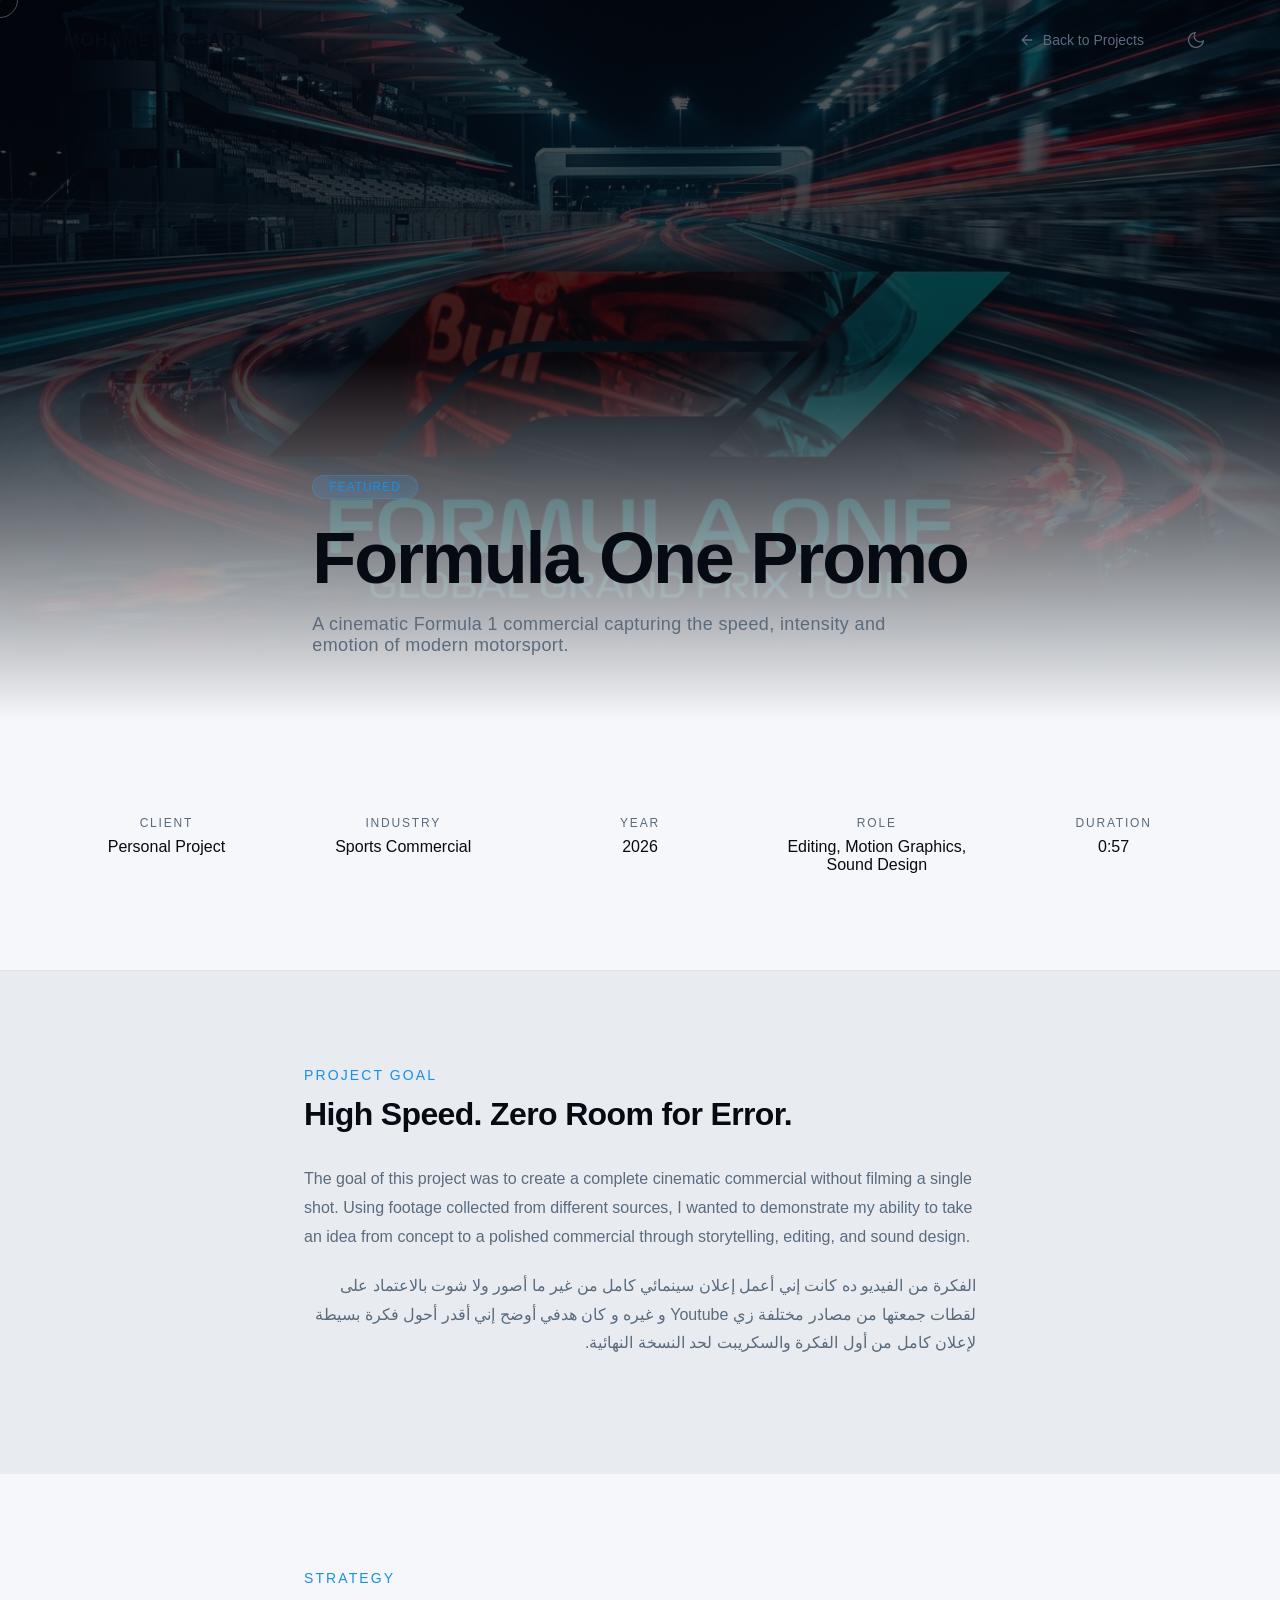
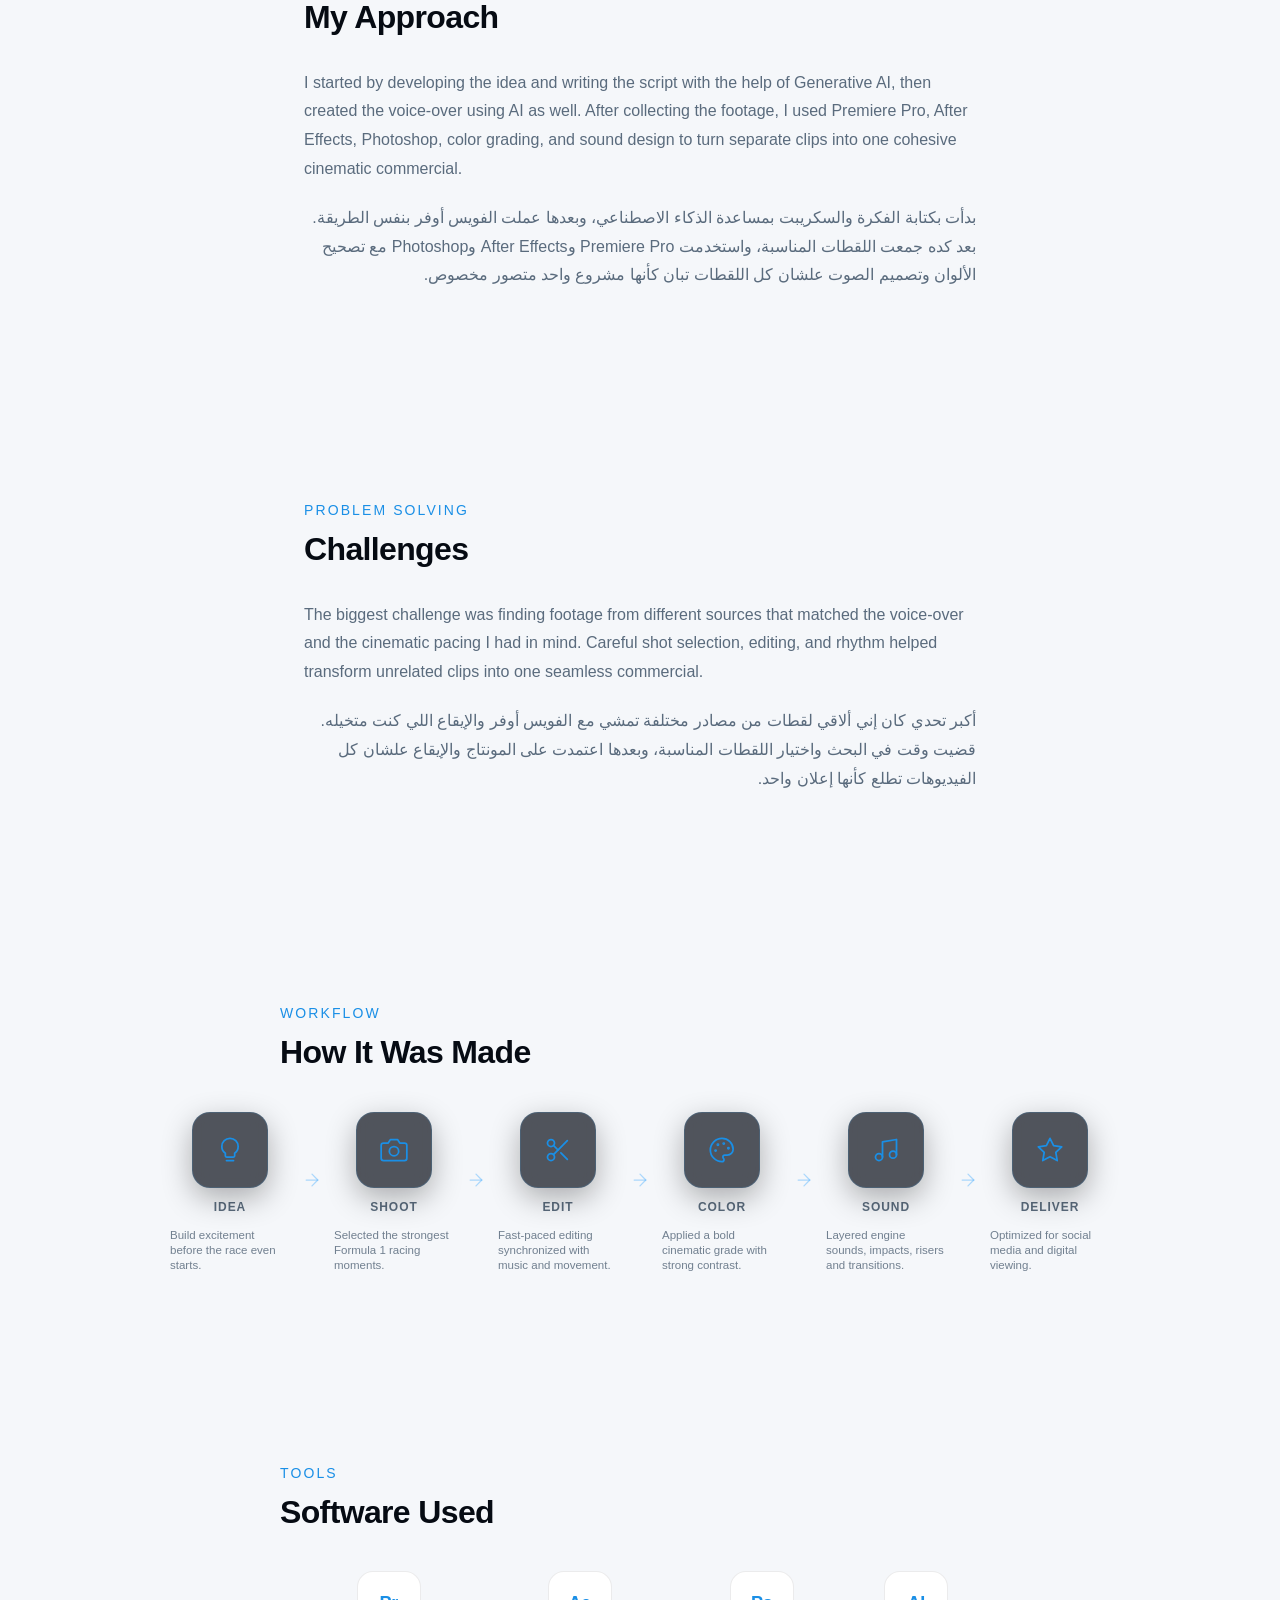
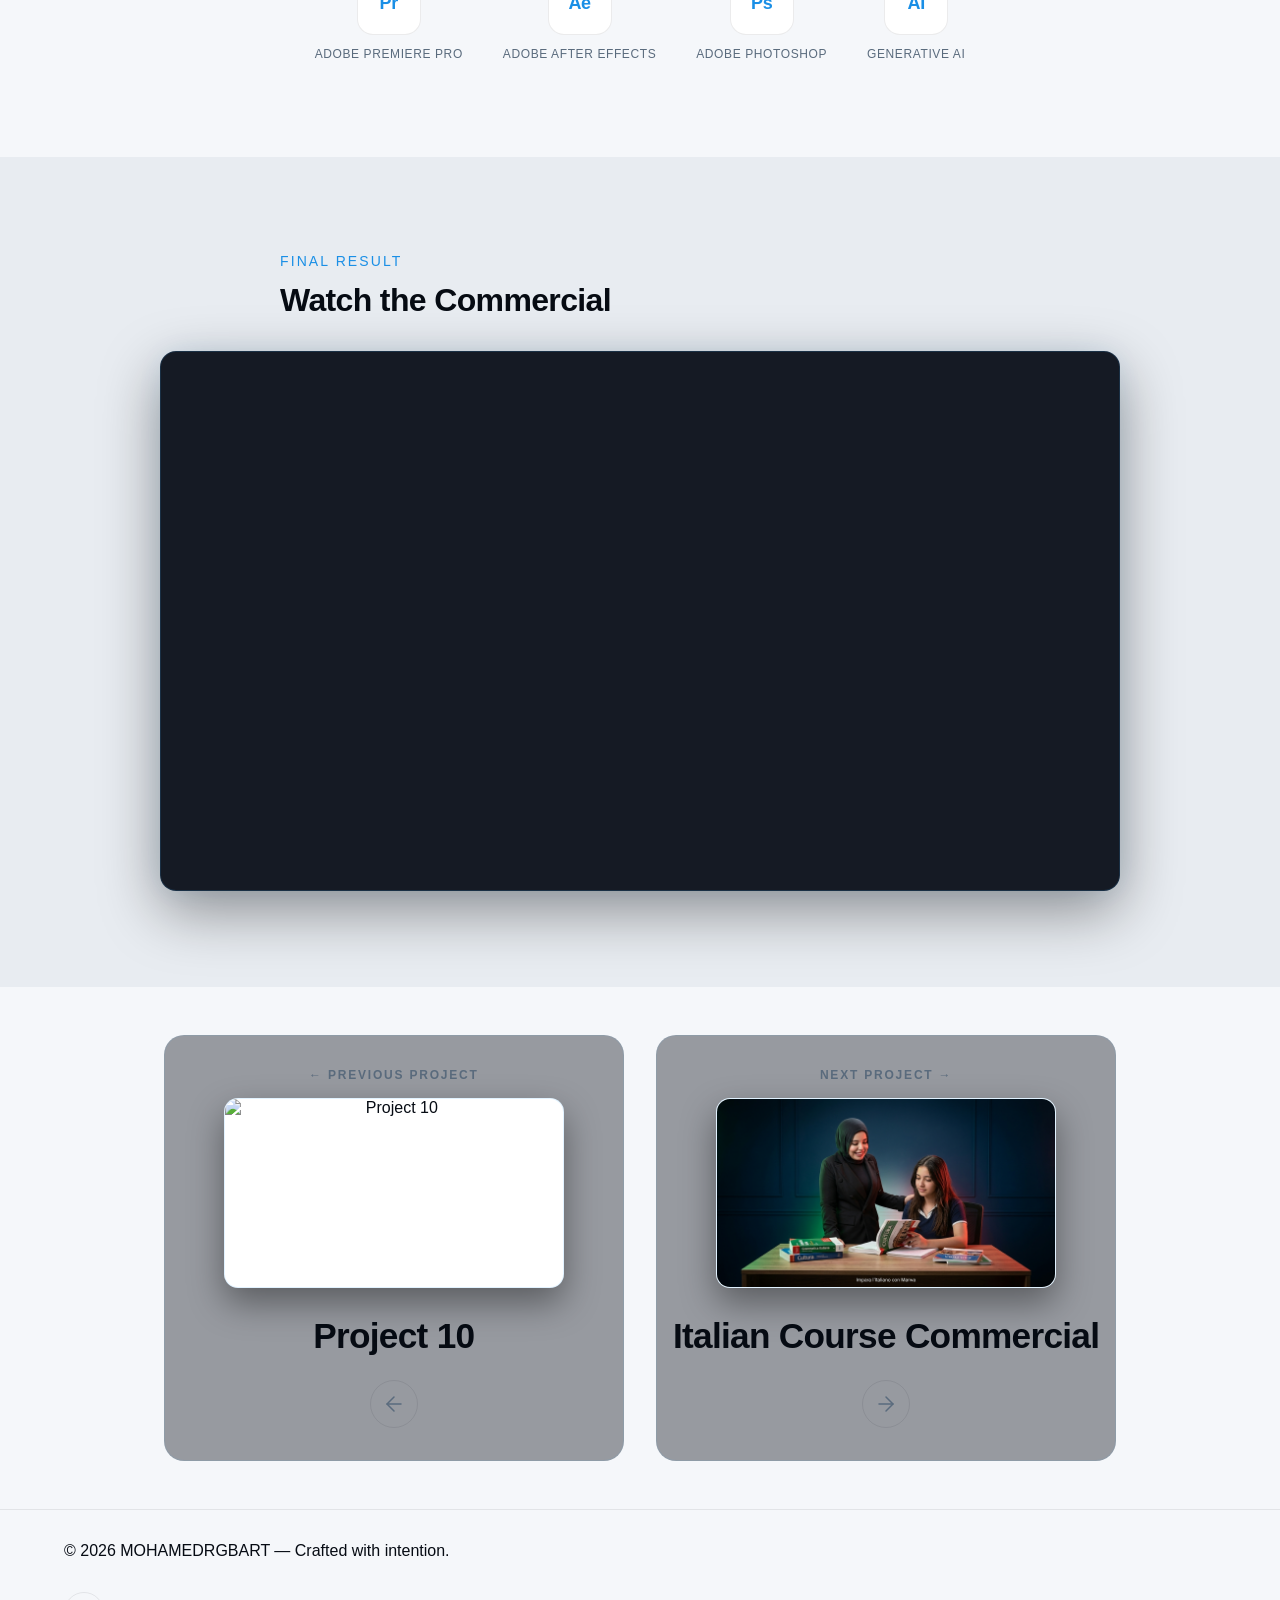
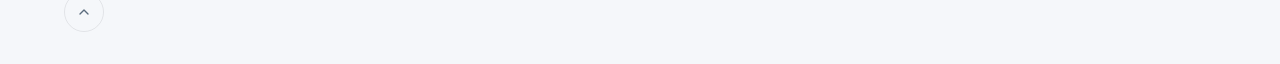
==== commit deb573a6: "Fix responsive video player" ====
--- a/case-study-1.html
+++ b/case-study-1.html
@@ -252,8 +252,8 @@
         <h2 class="cs-heading reveal-up">Watch the Commercial</h2>
       </div>
       <div class="cs-video-player reveal-up">
-        <div class="cs-video-frame" style="max-width: 960px; width: 100%; aspect-ratio: 16/9; height: 540px;">
-          <iframe src="https://drive.google.com/file/d/1uEyyOfjHxuvt0UJi8hzkOjN69qtP3PCL/preview" width="100%" height="100%" allow="autoplay; encrypted-media" allowfullscreen title="Formula One Promo"></iframe>
+        <div class="cs-video-frame ratio-16-9" data-aspect="16:9">
+          <iframe src="https://drive.google.com/file/d/1uEyyOfjHxuvt0UJi8hzkOjN69qtP3PCL/preview" allow="autoplay; fullscreen; picture-in-picture; encrypted-media" allowfullscreen="true" title="Formula One Promo" loading="lazy"></iframe>
         </div>
       </div>
     </div>
--- a/css/case-study.css
+++ b/css/case-study.css
@@ -483,7 +483,7 @@
 .cs-video-player {
   max-width: 960px;
   width: 100%;
-  margin: var(--space-10) auto 0;
+  margin: var(--space-8) auto 0;
   display: flex;
   justify-content: center;
   align-items: center;
@@ -491,20 +491,17 @@
 
 .cs-video-frame {
   position: relative;
+  width: 100%;
   border-radius: 16px;
   overflow: hidden;
-  background: rgba(10, 15, 25, 0.7);
+  background: rgba(10, 15, 25, 0.95);
   backdrop-filter: blur(10px);
   -webkit-backdrop-filter: blur(10px);
   border: 1px solid rgba(57, 168, 255, 0.15);
   box-shadow: 0 20px 60px rgba(0, 0, 0, 0.4), 0 0 30px rgba(57, 168, 255, 0.08);
-  max-width: 100%;
-  width: fit-content;
-  display: flex;
-  justify-content: center;
-  align-items: center;
   margin: 0 auto;
   transition: border-color 0.3s ease, box-shadow 0.3s ease, max-width 0.4s ease;
+  will-change: transform;
 }
 
 .cs-video-frame:hover {
@@ -512,17 +509,61 @@
   box-shadow: 0 25px 70px rgba(0, 0, 0, 0.5), 0 0 40px rgba(57, 168, 255, 0.15);
 }
 
+/* Aspect ratio presets */
+.cs-video-frame.ratio-16-9,
+.cs-video-frame[data-aspect="16:9"] {
+  max-width: 960px;
+  aspect-ratio: 16 / 9;
+}
+
+.cs-video-frame.ratio-9-16,
+.cs-video-frame[data-aspect="9:16"] {
+  max-width: 380px;
+  aspect-ratio: 9 / 16;
+}
+
 .cs-video-frame video,
-.cs-video-frame img,
-.cs-video-frame iframe {
+.cs-video-frame img {
   display: block;
   width: 100%;
   height: 100%;
   max-width: 100%;
   max-height: 80vh;
   border-radius: 16px;
+  object-fit: contain;
+}
+
+.cs-video-frame iframe {
+  position: absolute;
+  top: 0;
+  left: 0;
+  width: 100%;
+  height: 100%;
   border: none;
+  border-radius: 16px;
+  display: block;
   object-fit: contain;
+}
+
+/* Mobile responsive adjustments */
+@media (max-width: 768px) {
+  .cs-video-player {
+    margin-top: var(--space-6);
+    padding: 0 var(--space-2);
+  }
+
+  .cs-video-frame {
+    border-radius: 12px;
+  }
+
+  .cs-video-frame.ratio-9-16,
+  .cs-video-frame[data-aspect="9:16"] {
+    max-width: min(340px, 88vw);
+  }
+
+  .cs-video-frame iframe {
+    border-radius: 12px;
+  }
 }
 
 .cs-video-play-overlay {
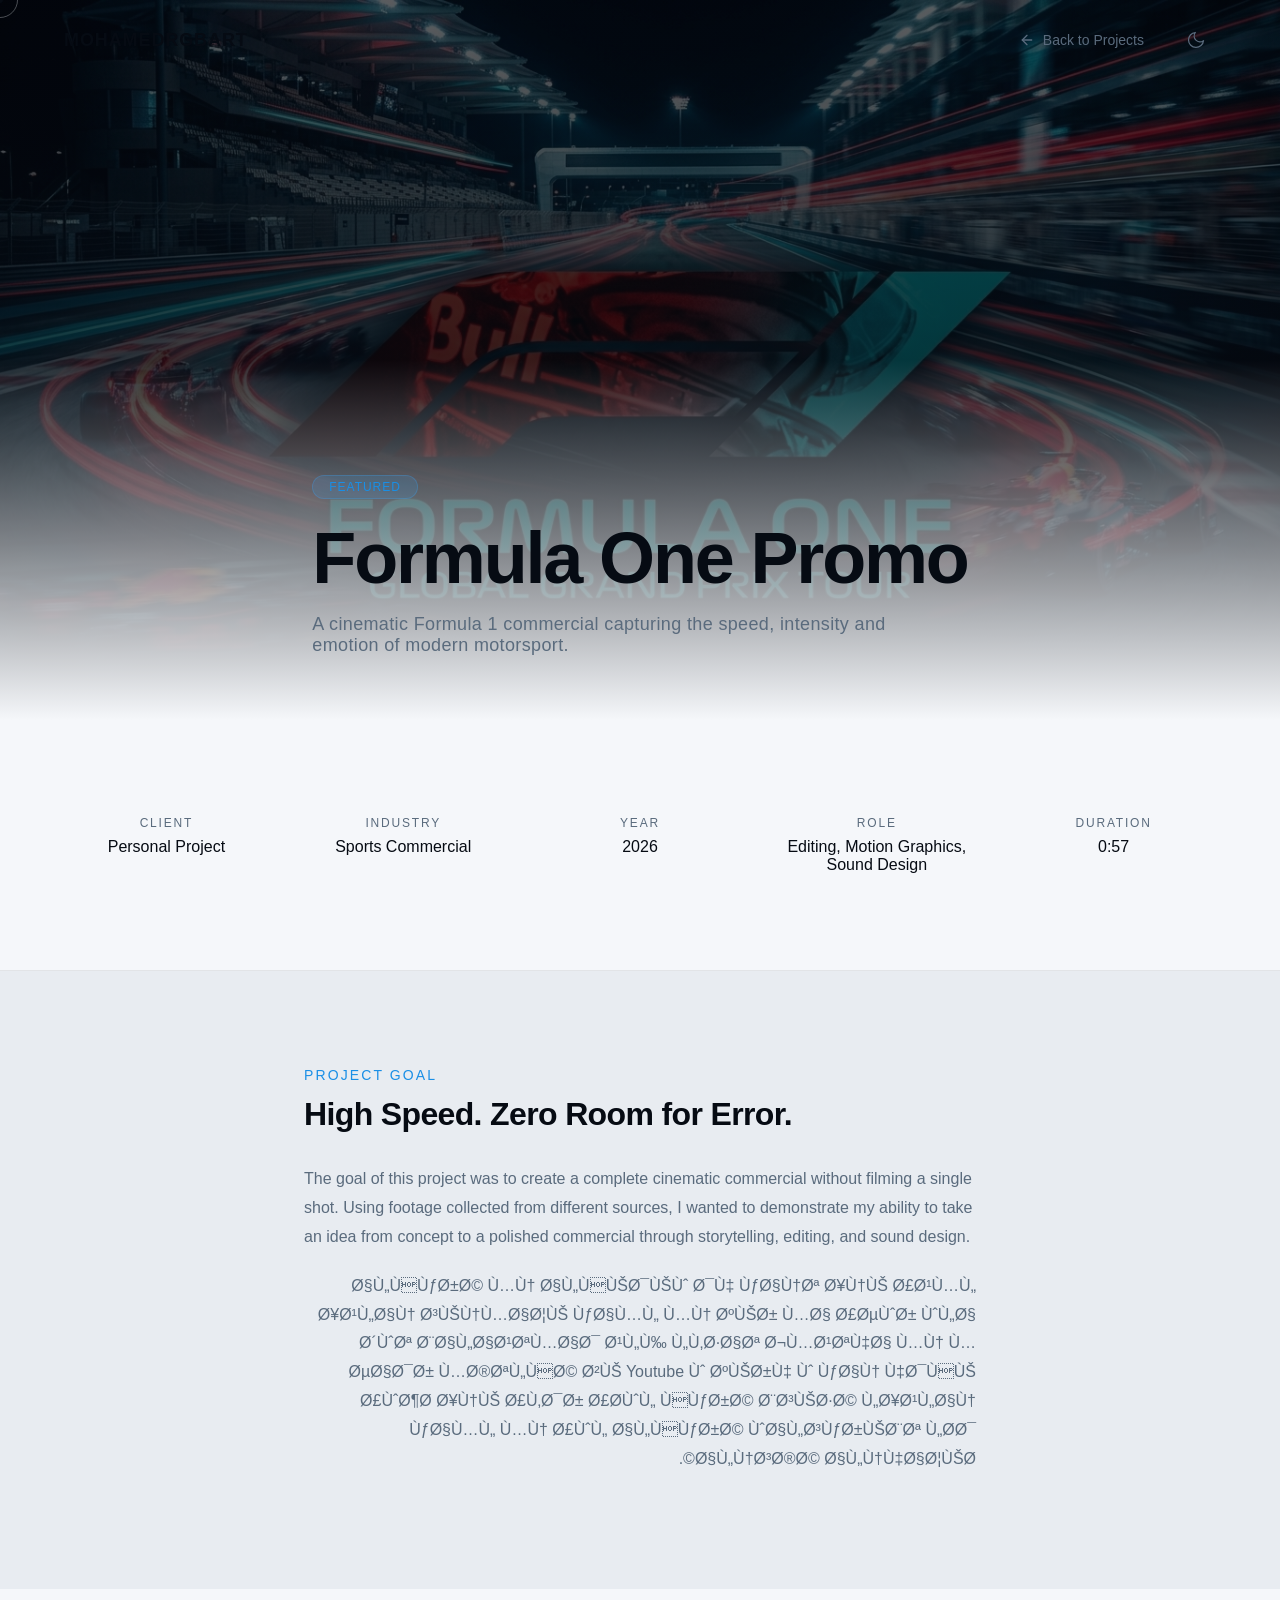
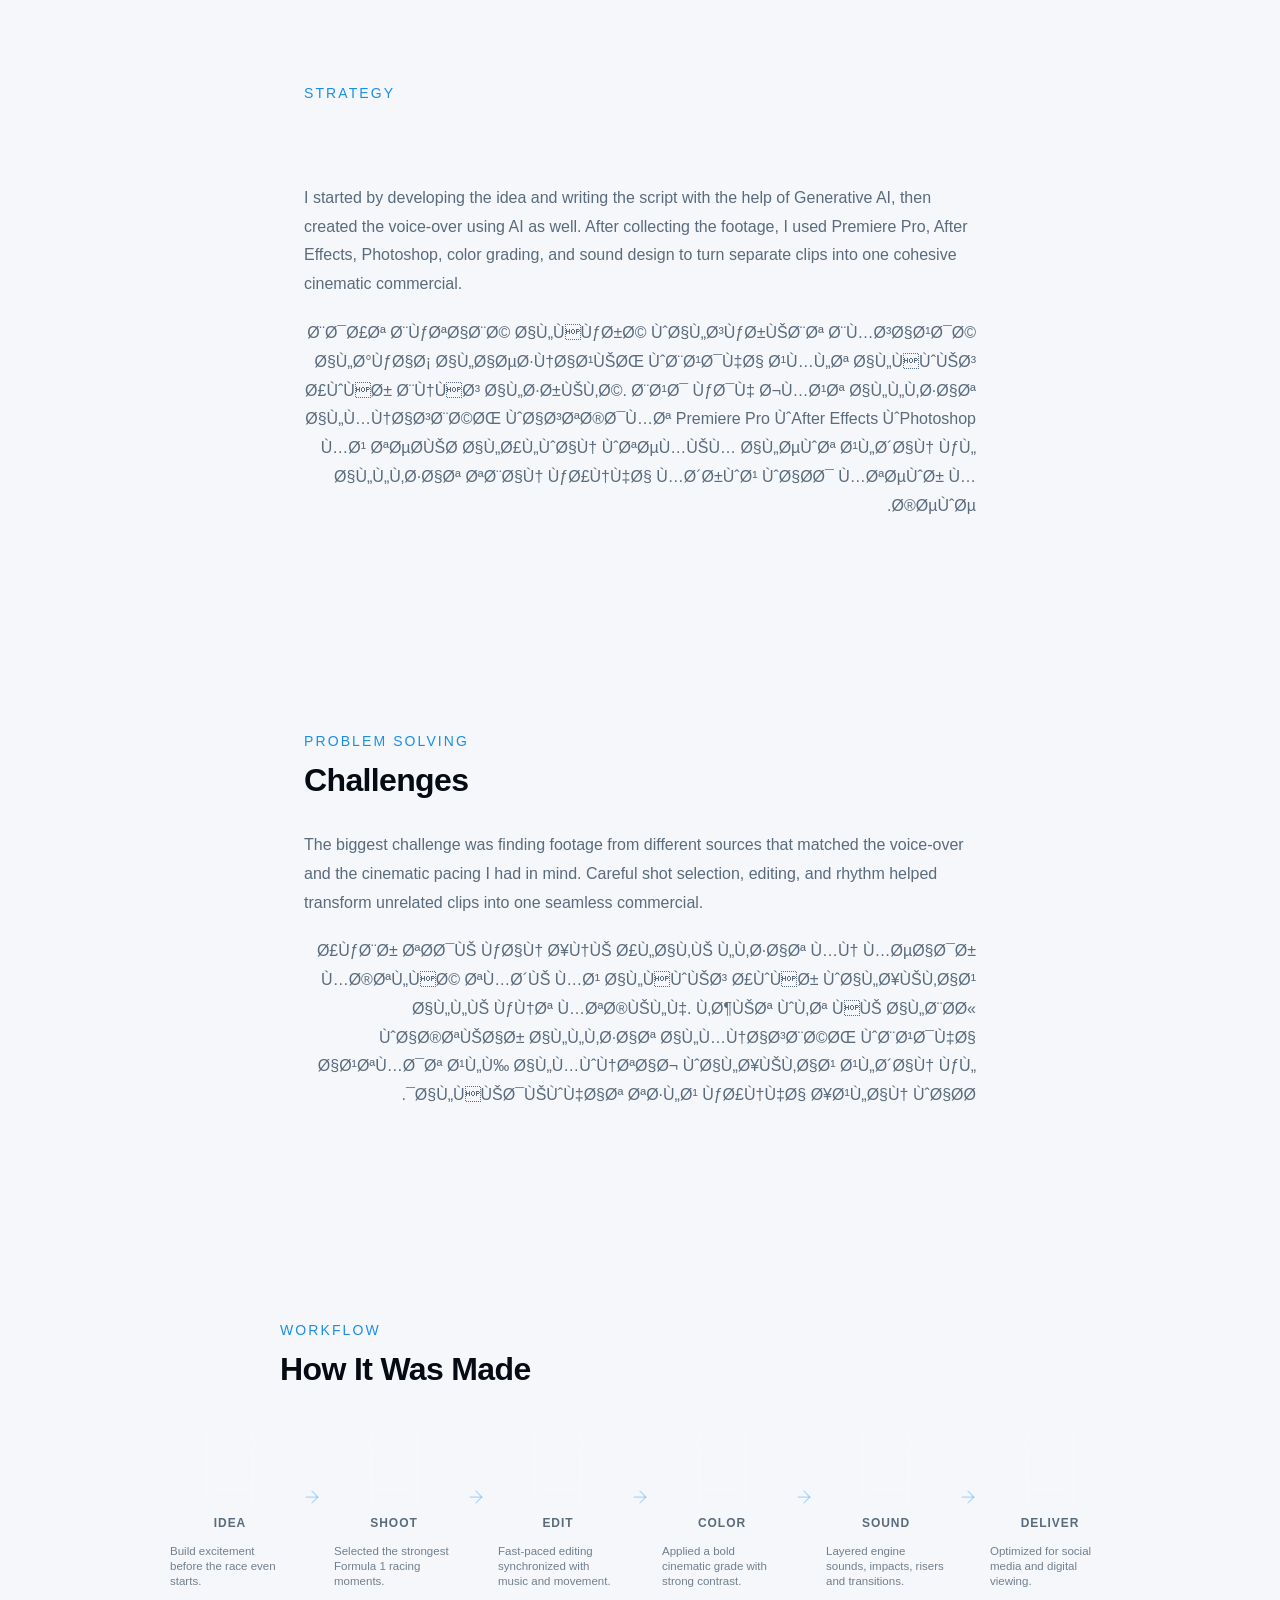
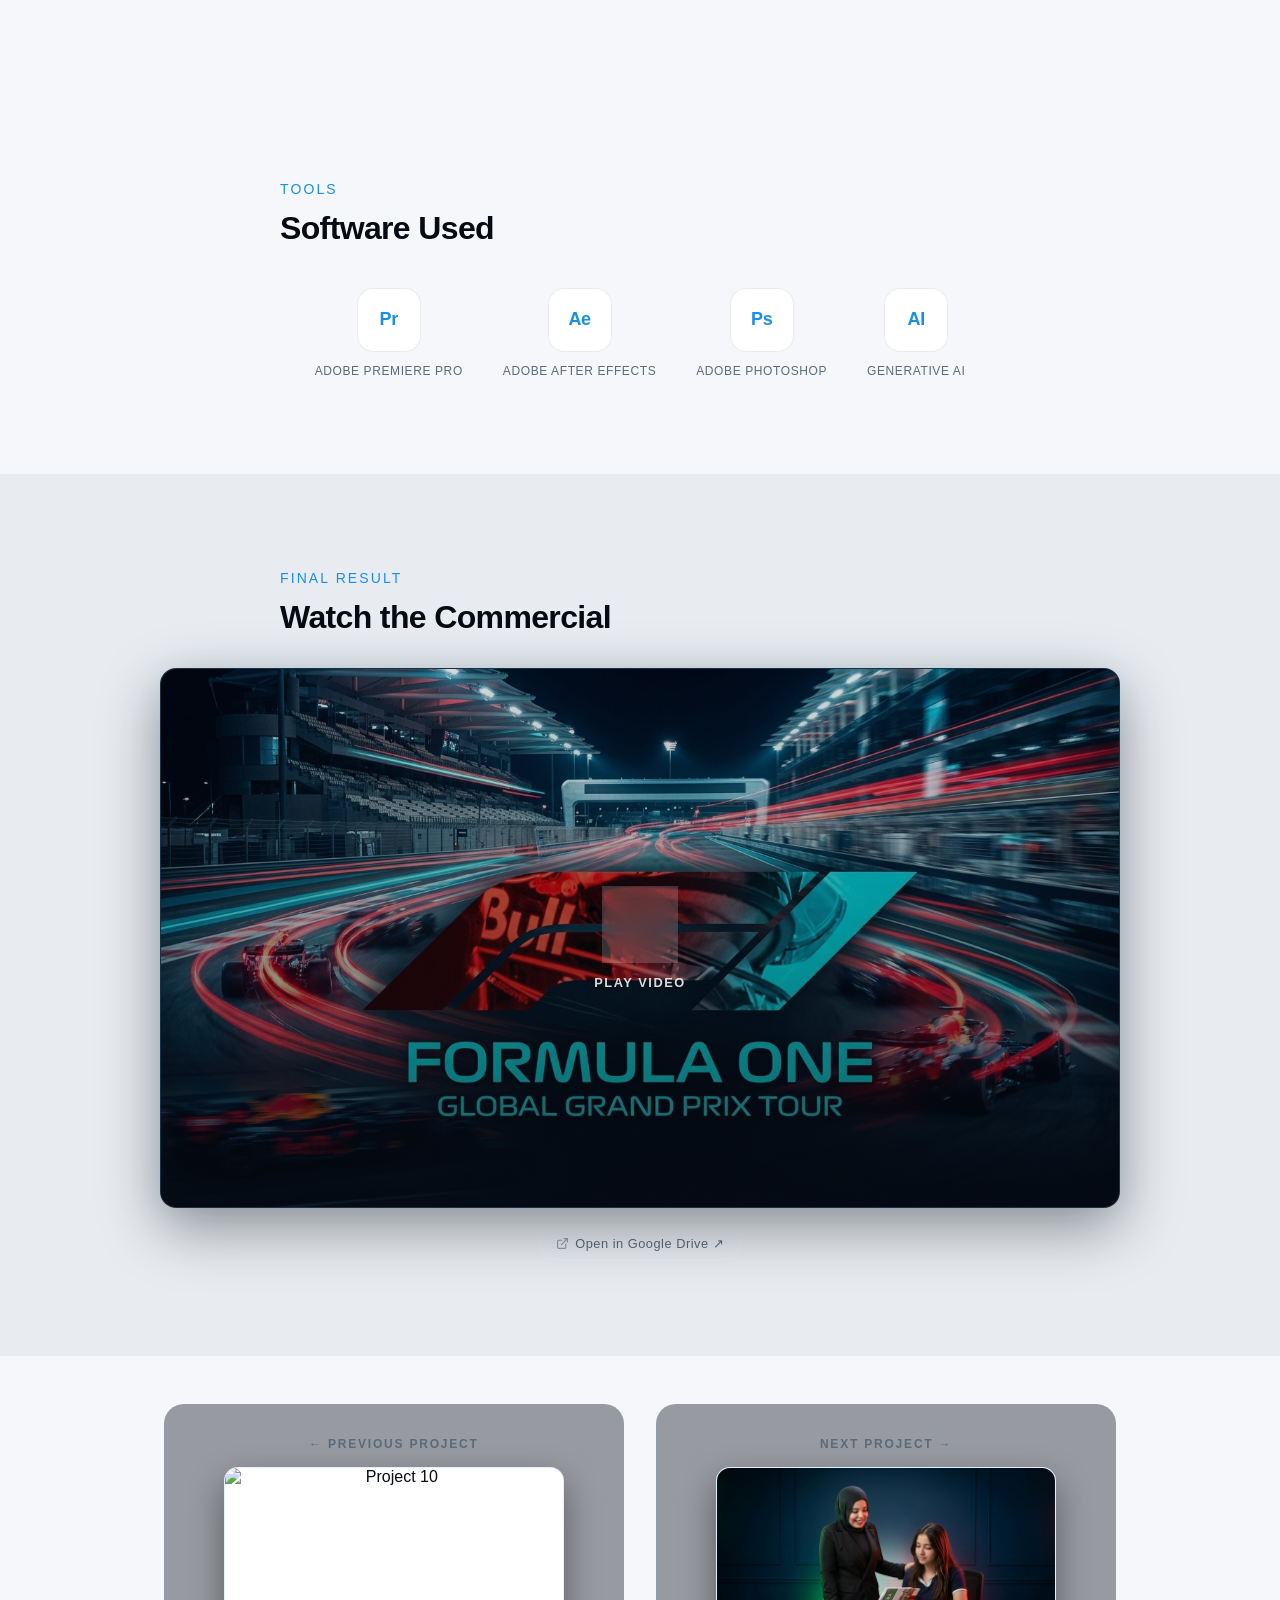
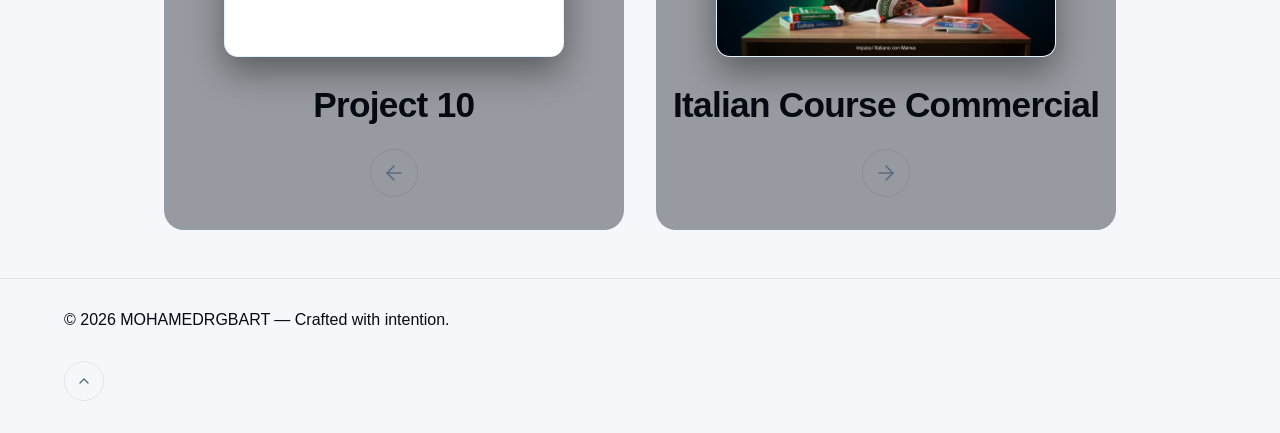
==== commit fe63dad6: "Replace embedded video players with Google Drive links" ====
--- a/case-study-1.html
+++ b/case-study-1.html
@@ -252,9 +252,28 @@
         <h2 class="cs-heading reveal-up">Watch the Commercial</h2>
       </div>
       <div class="cs-video-player reveal-up">
-        <div class="cs-video-frame ratio-16-9" data-aspect="16:9">
-          <iframe src="https://drive.google.com/file/d/1uEyyOfjHxuvt0UJi8hzkOjN69qtP3PCL/preview" allow="autoplay; fullscreen; picture-in-picture; encrypted-media" allowfullscreen="true" title="Formula One Promo" loading="lazy"></iframe>
-        </div>
+        <a class="cs-video-preview ratio-16-9"
+           href="https://drive.google.com/file/d/1uEyyOfjHxuvt0UJi8hzkOjN69qtP3PCL/view"
+           target="_blank"
+           rel="noopener noreferrer"
+           aria-label="Watch Formula One Promo on Google Drive"
+           data-aspect="16:9">
+          <img class="cs-video-preview__thumb" src="assets/images/f1_thumb.jpg" alt="Formula One Promo" loading="lazy">
+          <div class="cs-video-preview__overlay"></div>
+          <div class="cs-video-preview__play">
+            <div class="cs-play-btn">
+              <svg xmlns="http://www.w3.org/2000/svg" width="28" height="28" viewBox="0 0 24 24" fill="currentColor"><polygon points="5 3 19 12 5 21 5 3"/></svg>
+            </div>
+            <span class="cs-play-label">Play Video</span>
+          </div>
+        </a>
+        <a class="cs-drive-link"
+           href="https://drive.google.com/file/d/1uEyyOfjHxuvt0UJi8hzkOjN69qtP3PCL/view"
+           target="_blank"
+           rel="noopener noreferrer">
+          <svg xmlns="http://www.w3.org/2000/svg" width="13" height="13" viewBox="0 0 24 24" fill="none" stroke="currentColor" stroke-width="2" stroke-linecap="round" stroke-linejoin="round"><path d="M18 13v6a2 2 0 0 1-2 2H5a2 2 0 0 1-2-2V8a2 2 0 0 1 2-2h6"/><polyline points="15 3 21 3 21 9"/><line x1="10" y1="14" x2="21" y2="3"/></svg>
+          Open in Google Drive ↗
+        </a>
       </div>
     </div>
   </section>
--- a/css/case-study.css
+++ b/css/case-study.css
@@ -474,7 +474,7 @@
 }
 
 /* ============================================
-   FINAL VIDEO — ADAPTIVE ASPECT RATIO PLAYER
+   FINAL VIDEO — THUMBNAIL PREVIEW + PLAY BUTTON
    ============================================ */
 .cs-final {
   background-color: var(--bg-secondary);
@@ -485,129 +485,230 @@
   width: 100%;
   margin: var(--space-8) auto 0;
   display: flex;
+  flex-direction: column;
+  align-items: center;
+  gap: 1.25rem;
+}
+
+/* The clickable preview card that wraps thumbnail + overlay */
+.cs-video-preview {
+  position: relative;
+  width: 100%;
+  margin: 0 auto;
+  border-radius: 16px;
+  overflow: hidden;
+  background: rgba(10, 15, 25, 0.95);
+  border: 1px solid rgba(57, 168, 255, 0.15);
+  box-shadow: 0 20px 60px rgba(0, 0, 0, 0.4), 0 0 30px rgba(57, 168, 255, 0.08);
+  cursor: pointer;
+  text-decoration: none;
+  display: block;
+  transition: border-color 0.3s ease, box-shadow 0.3s ease, transform 0.3s ease;
+  will-change: transform;
+  -webkit-tap-highlight-color: transparent;
+}
+
+.cs-video-preview:hover {
+  border-color: rgba(57, 168, 255, 0.35);
+  box-shadow: 0 28px 80px rgba(0, 0, 0, 0.55), 0 0 50px rgba(57, 168, 255, 0.18);
+  transform: translateY(-2px);
+}
+
+/* Aspect ratio presets on the preview card */
+.cs-video-preview.ratio-16-9 {
+  max-width: 960px;
+  aspect-ratio: 16 / 9;
+}
+
+.cs-video-preview.ratio-9-16 {
+  max-width: 380px;
+  aspect-ratio: 9 / 16;
+}
+
+/* Thumbnail image fills the card */
+.cs-video-preview__thumb {
+  position: absolute;
+  inset: 0;
+  width: 100%;
+  height: 100%;
+  object-fit: cover;
+  display: block;
+  border-radius: 16px;
+  transition: transform 0.5s ease;
+}
+
+.cs-video-preview:hover .cs-video-preview__thumb {
+  transform: scale(1.03);
+}
+
+/* Dark gradient overlay over thumbnail */
+.cs-video-preview__overlay {
+  position: absolute;
+  inset: 0;
+  background: linear-gradient(
+    to bottom,
+    rgba(6, 11, 19, 0.15) 0%,
+    rgba(6, 11, 19, 0.45) 60%,
+    rgba(6, 11, 19, 0.65) 100%
+  );
+  border-radius: 16px;
+  transition: background 0.3s ease;
+}
+
+.cs-video-preview:hover .cs-video-preview__overlay {
+  background: linear-gradient(
+    to bottom,
+    rgba(6, 11, 19, 0.1) 0%,
+    rgba(6, 11, 19, 0.38) 60%,
+    rgba(6, 11, 19, 0.55) 100%
+  );
+}
+
+/* Play button centered in the card */
+.cs-video-preview__play {
+  position: absolute;
+  inset: 0;
+  display: flex;
+  flex-direction: column;
+  align-items: center;
   justify-content: center;
-  align-items: center;
-}
-
+  gap: 0.75rem;
+  pointer-events: none;
+}
+
+.cs-play-btn {
+  width: 76px;
+  height: 76px;
+  border-radius: 50%;
+  background: rgba(255, 255, 255, 0.18);
+  backdrop-filter: blur(12px);
+  -webkit-backdrop-filter: blur(12px);
+  border: 2px solid rgba(255, 255, 255, 0.55);
+  display: flex;
+  align-items: center;
+  justify-content: center;
+  color: #fff;
+  transition: background 0.25s ease, transform 0.25s ease, border-color 0.25s ease;
+  flex-shrink: 0;
+}
+
+.cs-play-btn svg {
+  margin-left: 4px; /* optical centering for play triangle */
+}
+
+.cs-video-preview:hover .cs-play-btn {
+  background: rgba(57, 168, 255, 0.85);
+  border-color: rgba(57, 168, 255, 1);
+  transform: scale(1.1);
+}
+
+.cs-play-label {
+  font-size: 0.8rem;
+  font-weight: 600;
+  letter-spacing: 0.12em;
+  text-transform: uppercase;
+  color: rgba(255, 255, 255, 0.85);
+  text-shadow: 0 1px 4px rgba(0,0,0,0.6);
+}
+
+/* Secondary "Open in Google Drive" link below the card */
+.cs-drive-link {
+  display: inline-flex;
+  align-items: center;
+  gap: 0.4rem;
+  font-size: 0.8rem;
+  font-weight: 500;
+  letter-spacing: 0.04em;
+  color: var(--text-secondary);
+  text-decoration: none;
+  padding: 0.45rem 1rem;
+  border-radius: 100px;
+  border: 1px solid rgba(255, 255, 255, 0.12);
+  background: rgba(255, 255, 255, 0.04);
+  transition: color 0.2s ease, border-color 0.2s ease, background 0.2s ease;
+  cursor: pointer;
+  -webkit-tap-highlight-color: transparent;
+}
+
+.cs-drive-link:hover {
+  color: var(--text-primary);
+  border-color: rgba(57, 168, 255, 0.4);
+  background: rgba(57, 168, 255, 0.08);
+}
+
+.cs-drive-link svg {
+  flex-shrink: 0;
+  opacity: 0.7;
+  transition: opacity 0.2s ease;
+}
+
+.cs-drive-link:hover svg {
+  opacity: 1;
+}
+
+/* ---- Keep .cs-video-frame for backward-compat (non-iframe content) ---- */
 .cs-video-frame {
   position: relative;
   width: 100%;
   border-radius: 16px;
   overflow: hidden;
   background: rgba(10, 15, 25, 0.95);
-  backdrop-filter: blur(10px);
-  -webkit-backdrop-filter: blur(10px);
   border: 1px solid rgba(57, 168, 255, 0.15);
-  box-shadow: 0 20px 60px rgba(0, 0, 0, 0.4), 0 0 30px rgba(57, 168, 255, 0.08);
+  box-shadow: 0 20px 60px rgba(0, 0, 0, 0.4);
   margin: 0 auto;
-  transition: border-color 0.3s ease, box-shadow 0.3s ease, max-width 0.4s ease;
-  will-change: transform;
-}
-
-.cs-video-frame:hover {
-  border-color: rgba(57, 168, 255, 0.3);
-  box-shadow: 0 25px 70px rgba(0, 0, 0, 0.5), 0 0 40px rgba(57, 168, 255, 0.15);
-}
-
-/* Aspect ratio presets */
-.cs-video-frame.ratio-16-9,
-.cs-video-frame[data-aspect="16:9"] {
+}
+
+.cs-video-frame.ratio-16-9 {
   max-width: 960px;
   aspect-ratio: 16 / 9;
 }
 
-.cs-video-frame.ratio-9-16,
-.cs-video-frame[data-aspect="9:16"] {
+.cs-video-frame.ratio-9-16 {
   max-width: 380px;
   aspect-ratio: 9 / 16;
 }
 
-.cs-video-frame video,
-.cs-video-frame img {
-  display: block;
-  width: 100%;
-  height: 100%;
-  max-width: 100%;
-  max-height: 80vh;
-  border-radius: 16px;
-  object-fit: contain;
-}
-
-.cs-video-frame iframe {
-  position: absolute;
-  top: 0;
-  left: 0;
-  width: 100%;
-  height: 100%;
-  border: none;
-  border-radius: 16px;
-  display: block;
-  object-fit: contain;
-}
-
-/* Mobile responsive adjustments */
+/* Mobile responsive */
 @media (max-width: 768px) {
   .cs-video-player {
     margin-top: var(--space-6);
     padding: 0 var(--space-2);
   }
 
+  .cs-video-preview {
+    border-radius: 12px;
+  }
+
+  .cs-video-preview__thumb {
+    border-radius: 12px;
+  }
+
+  .cs-video-preview__overlay {
+    border-radius: 12px;
+  }
+
+  .cs-video-preview.ratio-9-16 {
+    max-width: min(340px, 88vw);
+  }
+
+  .cs-play-btn {
+    width: 64px;
+    height: 64px;
+  }
+
+  .cs-play-label {
+    font-size: 0.72rem;
+  }
+
   .cs-video-frame {
     border-radius: 12px;
   }
 
-  .cs-video-frame.ratio-9-16,
-  .cs-video-frame[data-aspect="9:16"] {
+  .cs-video-frame.ratio-9-16 {
     max-width: min(340px, 88vw);
   }
-
-  .cs-video-frame iframe {
-    border-radius: 12px;
-  }
-}
-
-.cs-video-play-overlay {
-  position: absolute;
-  inset: 0;
-  display: flex;
-  align-items: center;
-  justify-content: center;
-  background: rgba(6, 11, 19, 0.4);
-  cursor: pointer;
-  transition: background 0.3s ease;
-}
-
-.cs-video-play-overlay:hover {
-  background: rgba(6, 11, 19, 0.5);
-}
-
-.cs-play-button {
-  width: 72px;
-  height: 72px;
-  border-radius: 50%;
-  background: rgba(57, 168, 255, 0.9);
-  display: flex;
-  align-items: center;
-  justify-content: center;
-  color: #fff;
-  transition: transform 0.3s ease, background 0.3s ease;
-}
-
-.cs-play-button svg {
-  margin-left: 3px;
-}
-
-.cs-video-play-overlay:hover .cs-play-button {
-  transform: scale(1.08);
-  background: var(--accent);
-}
-
-.cs-play-message {
-  font-size: var(--text-lg);
-  color: var(--text-secondary);
-  font-weight: 500;
-  letter-spacing: 0.05em;
-}
+}
+
 
 /* ============================================
    PREVIOUS / NEXT PROJECT NAVIGATION
